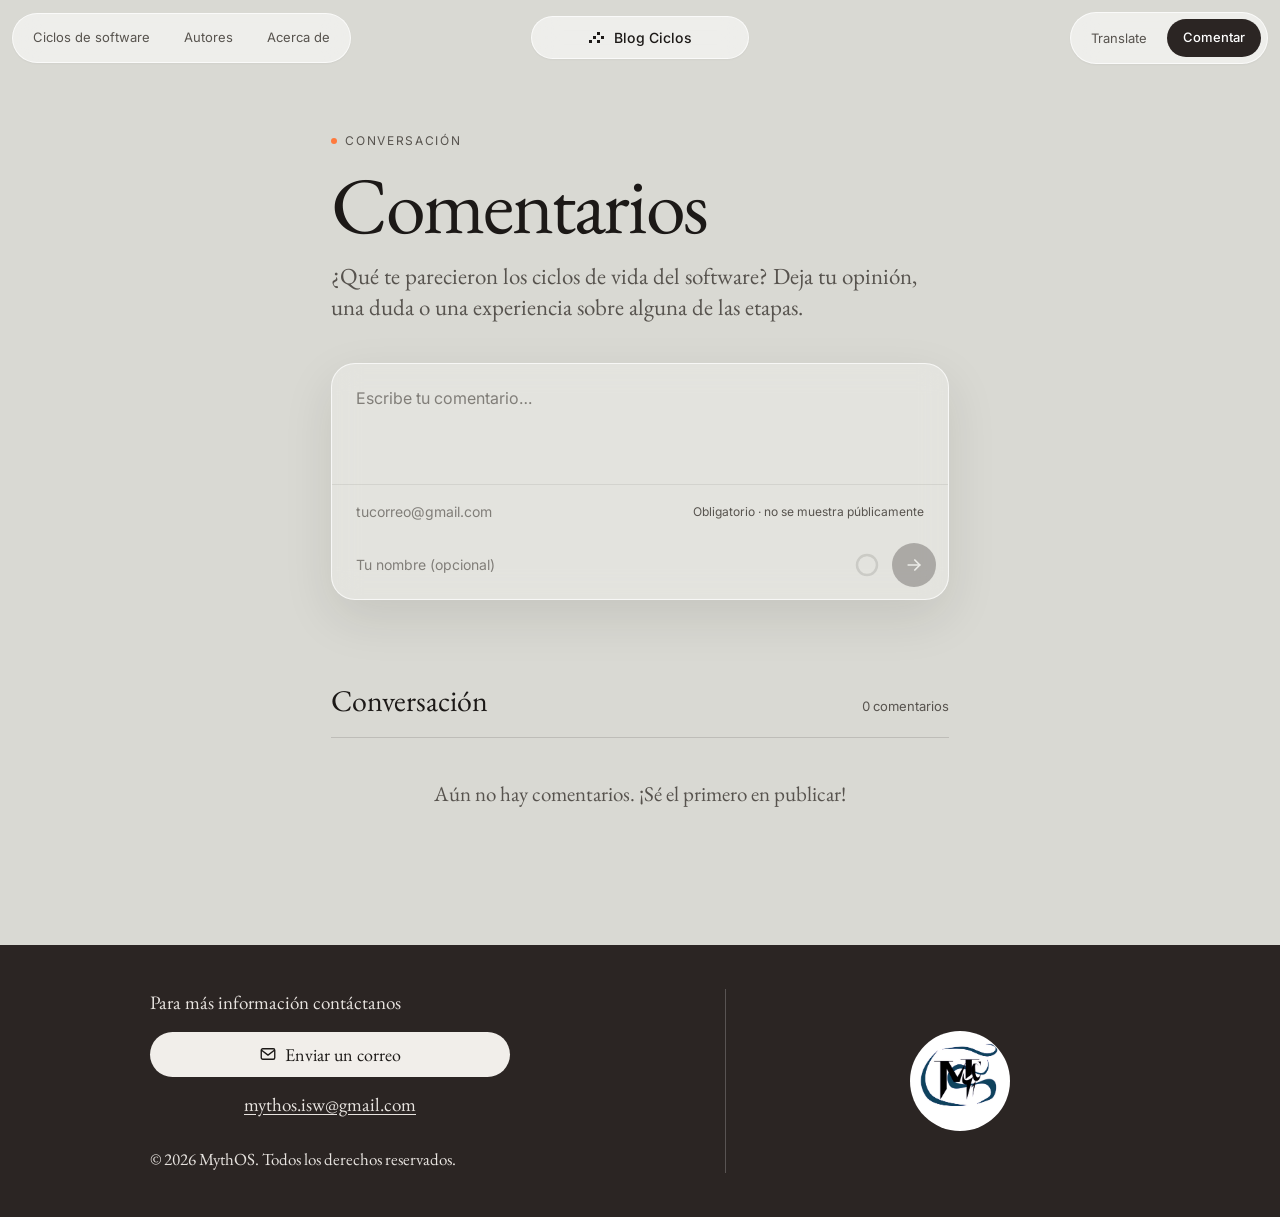
==== comentarios.html @ e94791ed "Primera versión del blog Ciclos" ====
<!doctype html>
<html lang="es">

<head>
    <meta charset="utf-8">
    <meta name="viewport" content="width=device-width, initial-scale=1">
    <title>Comentarios - Blog Ciclos</title>
    <meta name="description" content="Comparte tu opinión sobre los ciclos de vida del software.">
    <link rel="preconnect" href="https://fonts.googleapis.com">
    <link rel="preconnect" href="https://fonts.gstatic.com" crossorigin>
    <link
        href="https://fonts.googleapis.com/css2?family=EB+Garamond:wght@400;500&family=Inter:wght@400;500&display=swap"
        rel="stylesheet">
    <link rel="stylesheet" href="styles.css">
    <link rel="stylesheet" href="comentarios.css">
    <noscript><style>[data-in]{opacity:1 !important}</style></noscript>
</head>

<body>

    <!-- Fondo de partículas (detrás de todo) -->
    <canvas id="particles" class="bg-particles" aria-hidden="true"></canvas>

    <!-- Contenedor oculto del traductor de Google (lo controla translate.js) -->
    <div id="google_translate_element" hidden></div>

    <!-- ============ NAVBAR ============ -->
    <header class="nav" id="nav">
        <nav class="pill pill--left" aria-label="Principal">
            <a href="index.html#posts">Ciclos de software</a>
            <a href="index.html#autores">Autores</a>
            <a href="index.html#acerca">Acerca de</a>
        </nav>

        <a class="pill pill--logo" href="index.html" aria-label="Blog Ciclos, inicio">
            <svg class="logo-mark" width="18" height="18" viewBox="0 0 18 18" aria-hidden="true">
                <g fill="currentColor">
                    <rect x="1" y="11" width="3" height="3" />
                    <rect x="5" y="7" width="3" height="3" />
                    <rect x="9" y="3" width="3" height="3" />
                    <rect x="13" y="7" width="3" height="3" />
                    <rect x="9" y="11" width="3" height="3" />
                </g>
            </svg>
            <span>Blog Ciclos</span>
        </a>

        <div class="pill pill--right">
            <button type="button" class="link-muted js-translate" translate="no">Translate</button>
            <a href="comentarios.html" class="btn btn--dark btn--sm" aria-current="page">Comentar</a>
        </div>

        <button class="nav__toggle" id="navToggle" aria-expanded="false" aria-controls="navPanel"
            aria-label="Abrir menú">
            <span></span><span></span>
        </button>
    </header>

    <div class="nav__panel" id="navPanel" hidden>
        <a href="index.html#posts">Ciclos de software</a>
        <a href="index.html#autores">Autores</a>
        <a href="index.html#acerca">Acerca</a>
        <a href="index.html#mapa">Mapa curricular</a>
        <button type="button" class="nav__panel-btn js-translate" translate="no">Translate</button>
        <a href="comentarios.html" class="btn btn--dark">Comentar</a>
    </div>

    <main class="page" id="top">

        <!-- ============ ENCABEZADO ============ -->
        <header class="page__head">
            <span class="eyebrow" data-in>Conversación</span>
            <h1 data-in>Comentarios</h1>
            <p class="page__lead" data-in>¿Qué te parecieron los ciclos de vida del software? Deja tu opinión, una duda
                o una experiencia sobre alguna de las etapas.</p>
        </header>

        <!-- ============ COMPOSITOR ============ -->
        <form class="composer" id="commentForm" data-in novalidate>
            <label class="sr-only" for="cText">Tu comentario</label>
            <textarea class="composer__text" id="cText" name="text" maxlength="500" rows="3"
                placeholder="Escribe tu comentario…"></textarea>

            <div class="composer__row">
                <label class="sr-only" for="cEmail">Tu Gmail (obligatorio)</label>
                <input class="composer__email" id="cEmail" name="email" type="email" required
                    maxlength="60" autocomplete="email" inputmode="email" placeholder="tucorreo@gmail.com">
                <span class="composer__hint">Obligatorio · no se muestra públicamente</span>
            </div>

            <div class="composer__bar">
                <label class="sr-only" for="cName">Nombre (opcional)</label>
                <input class="composer__name" id="cName" name="name" type="text" maxlength="40"
                    autocomplete="nickname" placeholder="Tu nombre (opcional)">

                <span class="composer__count" id="charCount" aria-hidden="true"></span>
                <svg class="ring" id="ring" viewBox="0 0 26 26" aria-hidden="true">
                    <circle class="ring__bg" cx="13" cy="13" r="10" />
                    <circle class="ring__fg" id="ringFg" cx="13" cy="13" r="10" />
                </svg>

                <button type="submit" class="send" id="sendBtn" aria-label="Publicar comentario" disabled>
                    <svg width="20" height="20" viewBox="0 0 24 24" fill="none" stroke="currentColor" stroke-width="2"
                        stroke-linecap="round" stroke-linejoin="round" aria-hidden="true">
                        <path d="M5 12h14" />
                        <path d="m13 6 6 6-6 6" />
                    </svg>
                </button>
            </div>
        </form>
        <p class="composer__status" id="formStatus" role="status" aria-live="polite" translate="no"></p>

        <!-- ============ CONVERSACIÓN ============ -->
        <section class="thread" aria-labelledby="listaTitulo" data-in>
            <div class="thread__head">
                <h2 id="listaTitulo">Conversación</h2>
                <span class="thread__count"><span id="commentCount">0</span> comentarios</span>
            </div>
            <ul class="thread__list" id="commentList"></ul>
            <p class="thread__empty" id="commentEmpty">Aún no hay comentarios. ¡Sé el primero en publicar!</p>
        </section>
    </main>

    <!-- ============ FOOTER / CONTACTO ============ -->
    <footer class="footer" id="contacto">
        <div class="footer__inner">
            <div class="footer__info">
                <p class="footer__lead">Para más información contáctanos</p>
                <a class="footer__btn" href="mailto:mythos.isw@gmail.com?subject=Contacto%20MythOS">
                    <svg width="18" height="18" viewBox="0 0 24 24" fill="none" stroke="currentColor" stroke-width="1.8"
                        stroke-linecap="round" stroke-linejoin="round" aria-hidden="true">
                        <rect x="3" y="5" width="18" height="14" rx="2" />
                        <path d="m3.5 7 8.5 6.5L20.5 7" />
                    </svg>
                    Enviar un correo
                </a>
                <a class="footer__mail" href="mailto:mythos.isw@gmail.com">mythos.isw@gmail.com</a>
                <p class="footer__copy">© 2026 MythOS. Todos los derechos reservados.</p>
            </div>

            <span class="footer__divider" aria-hidden="true"></span>

            <div class="footer__brand">
                <span class="footer__circle">
                    <img src="assets/Mythos.jpeg" alt="Logo de MythOS" width="100" height="100" loading="lazy">
                </span>
            </div>
        </div>
    </footer>

    <script src="particles.js"></script>
    <script src="translate.js"></script>
    <script src="comentarios.js"></script>
</body>

</html>
---- styles.css ----
/* ============ TOKENS ============ */
:root {
  --bg: #d9d9d3;
  --pill: rgba(255, 255, 255, 0.55);
  --pill-border: rgba(255, 255, 255, 0.7);
  --glass: rgba(255, 255, 255, 0.28);   /* nivel de cristal para los recuadros (más transparente que la navbar) */
  --ink: #1c1917;
  --ink-soft: #57534e;
  --dark: #2b2523;
  --accent-orange: #ff7a3d;
  --accent-olive: #a39a1c;
  --accent-gold: #e8a90c;

  --serif: "EB Garamond", Georgia, serif;
  --sans: "Inter", system-ui, sans-serif;

  --radius: 999px;
  --gutter: clamp(16px, 4vw, 52px);
}

/* ============ FONDO DE PARTÍCULAS ============ */
.bg-particles {
  position: fixed;
  inset: 0;
  width: 100%;
  height: 100%;
  z-index: -1;               /* detrás del contenido, encima del color de body */
  pointer-events: none;
}

/* ============ BASE ============ */
*, *::before, *::after { box-sizing: border-box; }
html { scroll-behavior: smooth; }
body {
  margin: 0;
  background: var(--bg);
  color: var(--ink);
  font-family: var(--sans);
  font-size: 15px;
  line-height: 1.5;
  -webkit-font-smoothing: antialiased;
}
a { color: inherit; text-decoration: none; }
h1, h2, h3 { font-family: var(--serif); font-weight: 400; margin: 0; }

/* ============ NAVBAR ============ */
.nav {
  position: fixed;
  inset: 12px 12px auto 12px;
  z-index: 50;
  display: grid;
  grid-template-columns: 1fr auto 1fr;
  align-items: center;
  gap: 12px;
  pointer-events: none;           /* solo las pastillas reciben clics */
}
.pill {
  pointer-events: auto;
  display: flex;
  align-items: center;
  gap: 6px;
  padding: 6px;
  background: var(--pill);
  border: 1px solid var(--pill-border);
  border-radius: var(--radius);
  backdrop-filter: blur(14px) saturate(1.2);
  -webkit-backdrop-filter: blur(14px) saturate(1.2);
  box-shadow: 0 1px 2px rgba(0,0,0,.04);
  transition: box-shadow .25s, background .25s;
}
.nav.is-scrolled .pill {
  background: rgba(255,255,255,.78);
  box-shadow: 0 6px 24px rgba(0,0,0,.08);
}

.pill--left { justify-self: start; }
.pill--right { justify-self: end; }
.pill--left a {
  padding: 8px 14px;
  border-radius: var(--radius);
  font-size: 13px;
  color: var(--ink-soft);
  transition: background .2s, color .2s;
}
.pill--left a:hover { background: rgba(0,0,0,.06); color: var(--ink); }

.pill--logo {
  justify-self: center;
  padding: 10px 56px;
  gap: 8px;
  font-size: 14px;
  font-weight: 500;
  letter-spacing: .01em;
}
.logo-mark { color: var(--ink); }

.link-muted {
  padding: 8px 14px; font-size: 13px; color: var(--ink-soft);
  font-family: inherit; background: none; border: 0; cursor: pointer;
}
.link-muted:hover { color: var(--ink); }

/* Botón hamburguesa (solo móvil) */
.nav__toggle {
  display: none;
  pointer-events: auto;
  justify-self: end;
  width: 42px; height: 42px;
  border: 1px solid var(--pill-border);
  border-radius: 50%;
  background: var(--pill);
  backdrop-filter: blur(14px);
  cursor: pointer;
  position: relative;
}
.nav__toggle span {
  position: absolute; left: 13px; right: 13px; height: 1.5px;
  background: var(--ink); transition: transform .25s;
}
.nav__toggle span:nth-child(1) { top: 17px; }
.nav__toggle span:nth-child(2) { top: 24px; }
.nav__toggle[aria-expanded="true"] span:nth-child(1) { transform: translateY(3.5px) rotate(45deg); }
.nav__toggle[aria-expanded="true"] span:nth-child(2) { transform: translateY(-3.5px) rotate(-45deg); }

.nav__panel {
  position: fixed; inset: 64px 12px auto 12px; z-index: 49;
  display: flex; flex-direction: column; gap: 4px; padding: 14px;
  background: rgba(255,255,255,.9);
  backdrop-filter: blur(16px);
  border-radius: 24px;
  box-shadow: 0 12px 40px rgba(0,0,0,.12);
}
.nav__panel[hidden] { display: none; }
.nav__panel a { padding: 12px 14px; border-radius: 14px; }
.nav__panel a:not(.btn):hover { background: rgba(0,0,0,.05); }
.nav__panel .btn { margin-top: 6px; text-align: center; }
.nav__panel-btn {
  padding: 12px 14px; border-radius: 14px; border: 0; background: none;
  font: inherit; text-align: left; cursor: pointer; color: inherit;
}
.nav__panel-btn:hover { background: rgba(0,0,0,.05); }

/* ============ BOTONES ============ */
.btn {
  display: inline-flex; align-items: center; justify-content: center;
  padding: 13px 22px;
  border-radius: var(--radius);
  font-size: 13px; font-weight: 500;
  cursor: pointer; border: 0;
  transition: transform .15s, background .2s;
}
.btn--sm { padding: 9px 16px; }
.btn--dark { background: var(--dark); color: #fff; }
.btn--dark:hover { background: #000; }
.btn:active { transform: scale(.97); }

/* Botón con esquinas tipo "visor" */
.btn--bracket {
  position: relative; padding: 13px 24px; background: transparent; border-radius: 4px;
}
.btn--bracket::before, .btn--bracket::after {
  content: ""; position: absolute; inset: 0; pointer-events: none;
  --c: var(--ink-soft); --l: 8px;
  background:
    linear-gradient(var(--c),var(--c)) top left / var(--l) 1px no-repeat,
    linear-gradient(var(--c),var(--c)) top left / 1px var(--l) no-repeat,
    linear-gradient(var(--c),var(--c)) top right / var(--l) 1px no-repeat,
    linear-gradient(var(--c),var(--c)) top right / 1px var(--l) no-repeat,
    linear-gradient(var(--c),var(--c)) bottom left / var(--l) 1px no-repeat,
    linear-gradient(var(--c),var(--c)) bottom left / 1px var(--l) no-repeat,
    linear-gradient(var(--c),var(--c)) bottom right / var(--l) 1px no-repeat,
    linear-gradient(var(--c),var(--c)) bottom right / 1px var(--l) no-repeat;
}

/* ============ HERO ============ */
.title-2 {
   color: brown;
}

.hero {
  min-height: 100svh;
  display: grid;
  grid-template-columns: minmax(0, 1fr) minmax(0, 1fr);
  align-items: center;
  gap: 0;                           /* tarjeta e imagen pegadas: forman un solo bloque */
  padding: 120px var(--gutter) 60px;
}

/* Tarjeta translúcida (efecto cristal) con la misma forma que la imagen del hero:
   mismo radio de esquinas, misma sombra y borde claro. */
.hero-card {
  /* Mismo tamaño que .hero__art: mismo ancho de columna, proporción y alto máximo */
  width: 100%;
  aspect-ratio: 4 / 3;
  max-height: 72vh;
  container-type: size;             /* el texto escala con el tamaño de la tarjeta */
  display: flex;
  flex-direction: column;
  justify-content: center;
  padding: clamp(20px, 5cqw, 48px);
  overflow: hidden;
  background: var(--glass);
  border: 1px solid var(--pill-border);
  border-right: 0;                                  /* sin borde en la unión con la imagen */
  border-radius: 20px 0 0 20px;                     /* esquinas redondas solo por fuera */
  box-shadow: 0 18px 50px rgba(28, 25, 23, .18);
  clip-path: inset(-80px 0 -80px -80px);            /* la sombra no se cuela sobre la imagen */
  backdrop-filter: blur(14px) saturate(1.2);
  -webkit-backdrop-filter: blur(14px) saturate(1.2);
  animation: heroCardIn .9s cubic-bezier(.17,.17,.34,1) both;
}
@keyframes heroCardIn {
  from { opacity: 0; transform: translateY(24px); }
  to   { opacity: 1; transform: none; }
}

.hero h1 {
  font-size: clamp(40px, 5.2vw, 68px);
  line-height: 1.05;
  letter-spacing: -.02em;
  margin-bottom: 28px;
}
.hero-card h1 { font-size: min(8cqw, 11cqh); margin-bottom: 2cqh; }
.hero-card h1:nth-of-type(2) { font-size: min(5.6cqw, 8cqh); margin-bottom: 3cqh; }
.hero__copy p {
  font-family: var(--serif);
  font-size: clamp(18px, 1.8vw, 24px);
  line-height: 1.3;
  color: var(--ink-soft);
  max-width: 28em;
  margin: 0 0 40px;
}
.hero-card p { margin: 0 0 4cqh; max-width: none; font-size: min(3.3cqw, 4.6cqh); }
.hero__cta { display: flex; gap: 14px; flex-wrap: wrap; }
.hero-card .hero__cta { margin-top: auto; padding-top: 1cqh; }
.hero-card p + .hero__cta { margin-top: 0; }
/* Imagen del hero: rectángulo con esquinas semiredondeadas */
.hero__art {
  margin: 0;
  width: 100%;
  justify-self: center;
  aspect-ratio: 4 / 3;
  max-height: 72vh;
  border-radius: 0 20px 20px 0;   /* esquinas redondas solo por fuera (se une a la tarjeta) */
  box-shadow: 0 18px 50px rgba(28, 25, 23, .18);
  clip-path: inset(-80px -80px -80px 0);   /* la sombra no se cuela sobre la tarjeta */
}

/* ============ EFECTO DE REVELADO DE IMAGEN ============
   Úsalo en cualquier contenedor: <div class="reveal-img"><img ...></div>
   (dale un tamaño con aspect-ratio y, si quieres, border-radius). */
.reveal-img {
  position: relative;
  overflow: hidden;
  isolation: isolate;             /* evita que las esquinas redondeadas "se escapen" en Safari */
}
.reveal-img img {
  position: absolute;
  left: 0;
  top: 0;
  width: 100%;
  height: 120%;                   /* margen extra para el deslizamiento hacia arriba */
  object-fit: cover;
  object-position: var(--pos, 50% 50%);
}
.reveal-cols {
  position: absolute;
  inset: 0;
  display: flex;
  z-index: 2;
  pointer-events: none;
}
.reveal-cols .col { position: relative; flex: none; width: 30px; height: 100%; }
.reveal-cols .col__bg {
  position: absolute;
  inset: 0;
  width: calc(100% + 1px);        /* evita líneas finas entre columnas */
  background: var(--bg);
  transform-origin: left center;
}

/* Oculta lo animable hasta que GSAP lo prepare (la clase la pone un script en <head>) */
.will-animate .hero h1,
.will-animate .hero__copy p,
.will-animate .hero__cta,
.will-animate .hero__art,
.will-animate .posts h2,
.will-animate .card { visibility: hidden; }

/* ============ POSTS ============ */
/* Recuadro de "Ciclos del software": mismo efecto de cristal translúcido que la tarjeta del hero */
.posts {
  display: grid;                               /* dos mitades: texto + mapa | riel de tarjetas */
  grid-template-columns: minmax(0, 1fr) minmax(0, 1fr);
  gap: clamp(28px, 5vw, 80px);
  align-items: stretch;
  margin: 0;                                   /* de borde a borde: ya no es una caja suelta */
  padding: 80px var(--gutter);
  background: var(--glass);                    /* conserva la transparencia */
  border-top: 1px solid var(--pill-border);
  border-bottom: 1px solid var(--pill-border);
  border-radius: 0;
  box-shadow: none;
  backdrop-filter: blur(14px) saturate(1.2);
  -webkit-backdrop-filter: blur(14px) saturate(1.2);
}
.posts h2 { font-size: clamp(28px, 3.4vw, 44px); margin-bottom: 36px; }
.posts__grid {
  display: grid; gap: 18px;
  grid-template-columns: repeat(auto-fill, minmax(260px, 1fr));
}
.card {
  display: flex; flex-direction: column; gap: 10px;
  padding: 24px;
  background: var(--glass);
  border: 1px solid var(--pill-border);
  border-radius: 20px;
  transition: transform .2s, background .2s;
}
.card:hover { transform: translateY(-3px); background: rgba(255,255,255,.5); }
.card.is-reveal { transition: none; }   /* mientras GSAP anima la tarjeta */
.card__media { aspect-ratio: 16 / 10; border-radius: 12px; margin-bottom: 6px; }
.card__tag { font-size: 11px; text-transform: uppercase; letter-spacing: .08em; color: var(--accent-olive); }
.card h3 { font-size: 24px; line-height: 1.15; }
.card p { margin: 0; color: var(--ink-soft); }
.card time { margin-top: auto; font-size: 12px; color: var(--ink-soft); }

/* ============ RIEL VERTICAL DE TARJETAS ============ */
.posts__info { min-width: 0; }
.rail-cell { position: relative; z-index: 2; min-height: 560px; }   /* z-index: el riel queda por encima del hero y del pie */
.rail {
  position: absolute;
  left: 0; right: 0;
  margin-inline: auto;
  width: min(100%, 440px);
  top: -60px; bottom: -60px;        /* ocupa el alto del section (que tiene 80px de padding) sin salirse de él */
  overflow: hidden;
  touch-action: pan-y;              /* en pantallas táctiles la página sigue desplazándose normal */
}
.rail__track { position: relative; will-change: transform; }
.rail--static { overflow-y: auto; top: 0; bottom: 0; }

.rail-card {
  display: flex; flex-direction: column; gap: 10px;
  margin-bottom: 18px;
  padding: 20px;
  background: var(--glass);
  border: 1px solid var(--pill-border);
  border-radius: 20px;
  backdrop-filter: blur(14px) saturate(1.2);
  -webkit-backdrop-filter: blur(14px) saturate(1.2);
  box-shadow: 0 10px 30px rgba(28, 25, 23, .10);
  transition: background .2s;
}
.rail-card:hover { background: rgba(255,255,255,.5); }
.rail-card .card__media {
  position: relative; overflow: hidden;
  aspect-ratio: 16 / 10; border-radius: 12px; margin-bottom: 6px;
}
.rail-card .card__media img {
  display: block; width: 100%; height: 100%;
  object-fit: cover; object-position: var(--pos, 50% 50%);
}
.rail-card h3 { font-size: 24px; line-height: 1.15; }
.rail-card p { margin: 0; color: var(--ink-soft); }
.rail-card time { font-size: 12px; color: var(--ink-soft); }

/* Mapa curricular (mitad izquierda) */
.mapa-block {
  margin-top: 48px;
  scroll-margin-top: 90px;          /* para que la navbar flotante no tape el mapa al llegar */
}
.mapa__title {
  font-size: clamp(26px, 3vw, 38px);
  line-height: 1.1;
  margin-bottom: 20px;
}
.mapa {
  width: min(400%, 1060px);          /* a la izquierda (sin centrar) */
  margin: 0 0 8px;                  /* fijo en su lugar: sin animación */
}
.mapa a {
  display: block;
  padding: clamp(8px, 1.6vw, 20px);
  background: var(--glass);         /* mismo cristal translúcido que los demás recuadros */
  border: 1px solid var(--pill-border);
  border-radius: 20px;
  box-shadow: 0 18px 50px rgba(28, 25, 23, .18);
  backdrop-filter: blur(14px) saturate(1.2);
  -webkit-backdrop-filter: blur(14px) saturate(1.2);
  cursor: zoom-in;
}
.mapa__media {                       /* contenedor de la imagen: recorta la entrada animada */
  position: relative; display: block;
  overflow: hidden; isolation: isolate;
  size-adjust: 2000px;
  border-radius: 8px;
}
.mapa img { display: block; width: 100%; height: auto; border-radius: 8px; }
.mapa figcaption { margin-top: 12px; font-size: 13px; color: var(--ink-soft); }

/* ============ PESTAÑAS · MATERIAL 3 EXPRESSIVE ============
   - Botones conectados: sueltos son píldoras; el seleccionado se transforma
     en un rectángulo redondeado (cambio de forma) con color primario y check.
   - Movimiento tipo "spring" (rebote), capa de estado y ondulación al tocar.
   - Paneles con contenedores tonales y formas grandes/asimétricas.
*/
.posts__info {
  --m3-primary: #ff7a3d;
  --m3-on-primary: #2a0f00;
  --m3-primary-container: #ffdbc9;
  --m3-on-primary-container: #4a1700;
  --m3-surface: rgba(255, 255, 255, .55);
  --m3-outline: rgba(28, 25, 23, .14);
  --m3-spring: cubic-bezier(.34, 1.56, .64, 1);
  --m3-spring-soft: cubic-bezier(.34, 1.3, .64, 1);
}
@supports (transition-timing-function: linear(0, 1)) {
  .posts__info {
    --m3-spring: linear(0, .009, .035 2.1%, .141, .281 6.7%, .723 12.9%, .938 16.7%, 1.017, 1.077, 1.121, 1.149 24.3%, 1.159, 1.163, 1.161, 1.154 29.9%, 1.129 32.8%, 1.051 39.6%, 1.017 43.1%, .991, .977 51%, .974 53.8%, .975 57.1%, .997 69.8%, 1.003 76.9%, 1);
  }
}

/* ---------- Pestañas: mismo estilo que la navbar ----------
   Una cápsula de cristal (como .pill) con enlaces dentro; la activa es
   oscura como el botón "Comentar" (.btn--dark). */
.tabs__list {
  display: inline-flex; flex-wrap: wrap; align-items: center; gap: 6px;
  max-width: 100%;
  margin-bottom: 36px;
  padding: 6px;
  background: var(--pill);
  border: 1px solid var(--pill-border);
  border-radius: 26px;
  backdrop-filter: blur(14px) saturate(1.2);
  -webkit-backdrop-filter: blur(14px) saturate(1.2);
  box-shadow: 0 1px 2px rgba(0,0,0,.04);
}
.tab-pill {
  padding: 8px 14px;
  font: inherit; font-size: 13px;
  color: var(--ink-soft);
  background: none;
  border: 0;
  border-radius: var(--radius);
  cursor: pointer;
  -webkit-tap-highlight-color: transparent;
  transition: background .2s, color .2s, transform .15s;
}
.tab-pill:hover { background: rgba(0,0,0,.06); color: var(--ink); }
.tab-pill:active { transform: scale(.97); }
.tab-pill:focus-visible { outline: 2px solid var(--accent-orange); outline-offset: 2px; }
.tab-pill.is-active { background: var(--dark); color: #fff; font-weight: 500; }
.tab-pill.is-active:hover { background: #000; color: #fff; }

/* ---------- Paneles ---------- */
.tabs__panel[hidden] { display: none; }
.tabs__panel.is-in { animation: m3PanelIn .6s var(--m3-spring-soft) both; }
@keyframes m3PanelIn {
  from { opacity: 0; transform: translateY(18px) scale(.97); }
  to   { opacity: 1; transform: none; }
}

.tabs__title {
  display: flex; align-items: center; gap: 14px;
  margin-bottom: 24px;
  font-size: clamp(30px, 3.4vw, 44px);
  line-height: 1.05; letter-spacing: -.02em;
}
/* Forma decorativa que se transforma de círculo a rombo redondeado */
.tabs__title::before {
  content: ""; flex: none;
  width: 16px; height: 16px;
  background: var(--m3-primary);
  border-radius: 6px;
  transform: rotate(45deg);
}
.tabs__panel.is-in .tabs__title::before { animation: m3Morph .9s var(--m3-spring) both; }
@keyframes m3Morph {
  from { border-radius: 50%; transform: rotate(0) scale(.3); }
  to   { border-radius: 6px; transform: rotate(45deg) scale(1); }
}

/* Conclusiones: contenedor tonal con esquina asimétrica */
#panel-concl > p {
  margin: 0;
  padding: 28px 30px;
  font-family: var(--serif); font-size: 22px; line-height: 1.35;
  color: var(--m3-on-primary-container);
  background: var(--m3-primary-container);
  border-radius: 32px 32px 32px 10px;
}

/* ---------- Tablas ---------- */
.tabs__table-wrap {
  overflow-x: auto;
  padding: 10px 12px 14px;
  background: var(--m3-surface);
  border: 1px solid var(--m3-outline);
  border-radius: 32px;
  backdrop-filter: blur(14px) saturate(1.2);
  -webkit-backdrop-filter: blur(14px) saturate(1.2);
}
.tabs__table {
  width: 100%;
  border-collapse: separate; border-spacing: 0 6px;
  font-size: 15px;
}
.tabs__table th {
  padding: 10px 18px 4px; text-align: left;
  font-size: 12px; font-weight: 500; letter-spacing: .1em; text-transform: uppercase;
  color: var(--ink-soft);
}
/* Cada fila es una "tarjeta" tonal con formas variadas */
.tabs__table td {
  padding: 16px 18px;
  background: rgba(255, 255, 255, .6);
  border-radius: 8px;
  transition: background-color .25s;
}
.tabs__table td:first-child { border-radius: 22px 8px 8px 22px; font-weight: 500; }
.tabs__table td:last-child  { border-radius: 8px 22px 22px 8px; }
.tabs__table tbody tr:hover td { background: var(--m3-primary-container); }

/* Las filas entran en cascada con rebote */
.tabs__panel.is-in .tabs__table tbody tr {
  animation: m3Row .55s var(--m3-spring-soft) both;
  animation-delay: calc(var(--i, 0) * 60ms + 120ms);
}
.tabs__table tbody tr:nth-child(2) { --i: 1; }
.tabs__table tbody tr:nth-child(3) { --i: 2; }
.tabs__table tbody tr:nth-child(4) { --i: 3; }
.tabs__table tbody tr:nth-child(5) { --i: 4; }
.tabs__table tbody tr:nth-child(n+6) { --i: 5; }
@keyframes m3Row {
  from { opacity: 0; transform: translateY(14px); }
  to   { opacity: 1; transform: none; }
}

@media (max-width: 520px) {
  #panel-concl > p { padding: 22px 22px; font-size: 20px; }
}
@media (prefers-reduced-motion: reduce) {
  .tab-pill { transition: none; }
  .tabs__panel.is-in,
  .tabs__panel.is-in .tabs__title::before,
  .tabs__panel.is-in .tabs__table tbody tr { animation: none; }
}

/* ---------- Tabla de responsabilidades por rol ---------- */
.tabs__title--sm { font-size: clamp(22px, 2.3vw, 30px); line-height: 1.15; }
.tabs__table-wrap:focus-visible { outline: 2px solid var(--accent-orange); outline-offset: 2px; }

.tabs__table--roles { min-width: 780px; font-size: 14px; line-height: 1.35; }
.tabs__table--roles thead th {
  padding: 14px 12px;
  text-align: center;
  font-size: 14px; font-weight: 600; letter-spacing: 0; text-transform: none;
  color: var(--ink);
  background: #a9b9d0;
  border-radius: 8px;
}
.tabs__table--roles thead th:first-child { border-radius: 18px 8px 8px 18px; }
.tabs__table--roles thead th:last-child  { border-radius: 8px 18px 18px 8px; }

.tabs__table--roles tbody th {
  width: 132px;
  padding: 14px 12px;
  text-align: center;
  font-size: 14px; font-weight: 600; letter-spacing: 0; text-transform: none;
  color: var(--ink);
  background: #c6d1e2;
  border-radius: 18px 8px 8px 18px;
}
.tabs__table--roles tbody td { vertical-align: middle; min-width: 130px; }
.tabs__table--roles tbody td:nth-child(2) { min-width: 230px; }
.tabs__table--roles tbody tr:nth-child(even) td { background: rgba(224, 229, 237, .8); }
.tabs__table--roles tbody tr:hover td { background: var(--m3-primary-container); }
.tabs__table--roles tbody td:last-child { border-radius: 8px 18px 18px 8px; }
.tabs__table--roles tbody td:first-child { border-radius: 8px; font-weight: 400; }

/* ---------- Tabla comparativa (Aspecto / Fábregas / Senn / Pressman) ---------- */
.tabs__table--compare { min-width: 640px; }
.tabs__table--compare tbody th {
  width: auto; min-width: 190px;
  text-align: left; font-weight: 500;
  background: rgba(255, 255, 255, .6);
}
.tabs__table--compare tbody tr:nth-child(even) th { background: rgba(224, 229, 237, .8); }
.tabs__table--compare tbody tr:hover th { background: var(--m3-primary-container); }
.tabs__table--compare tbody th.ic::before {
  content: ""; display: inline-block;
  width: 20px; height: 20px; margin-right: 10px; vertical-align: -4px;
  background: var(--ink-soft);
  -webkit-mask: var(--ic) center / contain no-repeat;
          mask: var(--ic) center / contain no-repeat;
}
.ic-gear { --ic: url("data:image/svg+xml,%3Csvg xmlns='http://www.w3.org/2000/svg' viewBox='0 0 24 24'%3E%3Cpath d='M19.14 12.94c.04-.3.06-.61.06-.94 0-.32-.02-.64-.07-.94l2.03-1.58c.18-.14.23-.41.12-.61l-1.92-3.32c-.12-.22-.37-.29-.59-.22l-2.39.96c-.5-.38-1.03-.7-1.62-.94l-.36-2.54c-.04-.24-.24-.41-.48-.41h-3.84c-.24 0-.43.17-.47.41l-.36 2.54c-.59.24-1.13.57-1.62.94l-2.39-.96c-.22-.08-.47 0-.59.22L2.74 8.87c-.12.21-.08.47.12.61l2.03 1.58c-.05.3-.09.63-.09.94s.02.64.07.94l-2.03 1.58c-.18.14-.23.41-.12.61l1.92 3.32c.12.22.37.29.59.22l2.39-.96c.5.38 1.03.7 1.62.94l.36 2.54c.05.24.24.41.48.41h3.84c.24 0 .44-.17.47-.41l.36-2.54c.59-.24 1.13-.56 1.62-.94l2.39.96c.22.08.47 0 .59-.22l1.92-3.32c.12-.22.07-.47-.12-.61l-2.01-1.58zM12 15.6c-1.98 0-3.6-1.62-3.6-3.6s1.62-3.6 3.6-3.6 3.6 1.62 3.6 3.6-1.62 3.6-3.6 3.6z'/%3E%3C/svg%3E"); }
.ic-chart { --ic: url("data:image/svg+xml,%3Csvg xmlns='http://www.w3.org/2000/svg' viewBox='0 0 24 24'%3E%3Cpath d='M19 3H5c-1.1 0-2 .9-2 2v14c0 1.1.9 2 2 2h14c1.1 0 2-.9 2-2V5c0-1.1-.9-2-2-2zM9 17H7v-7h2v7zm4 0h-2V7h2v10zm4 0h-2v-4h2v4z'/%3E%3C/svg%3E"); }
.ic-layout { --ic: url("data:image/svg+xml,%3Csvg xmlns='http://www.w3.org/2000/svg' viewBox='0 0 24 24'%3E%3Cpath d='M3 13h8V3H3v10zm0 8h8v-6H3v6zm10 0h8V11h-8v10zm0-18v6h8V3h-8z'/%3E%3C/svg%3E"); }
.ic-code { --ic: url("data:image/svg+xml,%3Csvg xmlns='http://www.w3.org/2000/svg' viewBox='0 0 24 24'%3E%3Cpath d='M9.4 16.6 4.8 12l4.6-4.6L8 6l-6 6 6 6 1.4-1.4zm5.2 0 4.6-4.6-4.6-4.6L16 6l6 6-6 6-1.4-1.4z'/%3E%3C/svg%3E"); }
.ic-search { --ic: url("data:image/svg+xml,%3Csvg xmlns='http://www.w3.org/2000/svg' viewBox='0 0 24 24'%3E%3Cpath d='M15.5 14h-.79l-.28-.27C15.41 12.59 16 11.11 16 9.5 16 5.91 13.09 3 9.5 3S3 5.91 3 9.5 5.91 16 9.5 16c1.61 0 3.09-.59 4.23-1.57l.27.28v.79l5 4.99L20.49 19l-4.99-5zm-6 0C7.01 14 5 11.99 5 9.5S7.01 5 9.5 5 14 7.01 14 9.5 11.99 14 9.5 14z'/%3E%3C/svg%3E"); }
.ic-case { --ic: url("data:image/svg+xml,%3Csvg xmlns='http://www.w3.org/2000/svg' viewBox='0 0 24 24'%3E%3Cpath d='M20 6h-4V4c0-1.11-.89-2-2-2h-4c-1.11 0-2 .89-2 2v2H4c-1.11 0-1.99.89-1.99 2L2 19c0 1.11.89 2 2 2h16c1.11 0 2-.89 2-2V8c0-1.11-.89-2-2-2zm-6 0h-4V4h4v2z'/%3E%3C/svg%3E"); }
.ic-wrench { --ic: url("data:image/svg+xml,%3Csvg xmlns='http://www.w3.org/2000/svg' viewBox='0 0 24 24'%3E%3Cpath d='M22.7 19l-9.1-9.1c.9-2.3.4-5-1.5-6.9-2-2-5-2.4-7.4-1.3L9 6 6 9 1.6 4.7C.4 7.1.9 10.1 2.9 12.1c1.9 1.9 4.6 2.4 6.9 1.5l9.1 9.1c.4.4 1 .4 1.4 0l2.3-2.3c.5-.4.5-1.1.1-1.4z'/%3E%3C/svg%3E"); }
.ic-tree { --ic: url("data:image/svg+xml,%3Csvg xmlns='http://www.w3.org/2000/svg' viewBox='0 0 24 24'%3E%3Cpath d='M22 11V3h-7v3H9V3H2v8h7V8h2v10h4v3h7v-8h-7v3h-2V8h2v3z'/%3E%3C/svg%3E"); }

/* ---------- Ventajas / desventajas y paneles de lista ---------- */
.proscons { display: grid; grid-template-columns: repeat(auto-fit, minmax(220px, 1fr)); gap: 12px; }
.proscons__col {
  padding: 22px 24px;
  color: var(--ink);
  border: 1px solid rgba(255, 255, 255, .6);
  border-radius: 28px 28px 28px 10px;
  box-shadow: 0 10px 26px rgba(28, 25, 23, .10);
}
.proscons__col--pro { background: #c3e8c8; }
.proscons__col--con { background: #f1c0cc; border-radius: 28px 28px 10px 28px; }
.proscons__col h4 { margin: 0 0 12px; font-family: var(--serif); font-size: 26px; font-weight: 400; line-height: 1.1; }
.proscons__col ul, .tabs__card ul { margin: 0; padding-left: 20px; line-height: 1.5; }
.proscons__col li, .tabs__card li { margin-bottom: 6px; }
.proscons__col li:last-child, .tabs__card li:last-child { margin-bottom: 0; }

.tabs__card {
  padding: 22px 28px;
  font-size: 16px;
  background: var(--m3-surface);
  border: 1px solid var(--m3-outline);
  border-radius: 32px;
  backdrop-filter: blur(14px) saturate(1.2);
  -webkit-backdrop-filter: blur(14px) saturate(1.2);
}

.tabs__panel.is-in .proscons__col,
.tabs__panel.is-in .tabs__card {
  animation: m3Row .55s var(--m3-spring-soft) both;
  animation-delay: 120ms;
}
.tabs__panel.is-in .proscons__col:nth-child(2) { animation-delay: 190ms; }
@media (prefers-reduced-motion: reduce) {
  .tabs__panel.is-in .proscons__col,
  .tabs__panel.is-in .tabs__card { animation: none; }
}

/* ---------- Tabla 1: materias por etapa (estilo tablero) ---------- */
.tabs__caption { margin: -10px 0 20px; font-size: 14px; color: var(--ink-soft); }

.cycle-board {
  display: flex; align-items: stretch; gap: 12px;
  padding: 4px 2px 16px;
  overflow-x: auto;
  scroll-snap-type: x proximity;
  overscroll-behavior-x: contain;
  scrollbar-width: thin;
  scrollbar-color: rgba(28, 25, 23, .35) transparent;
  border-radius: 20px;
}
.cycle-board:focus-visible { outline: 2px solid var(--accent-orange); outline-offset: 2px; }

.cycle-col {
  flex: 0 0 214px;
  scroll-snap-align: start;
  display: flex; flex-direction: column;
  overflow: hidden;
  background: var(--c-bg);
  border: 1px solid rgba(255, 255, 255, .6);
  border-radius: 20px;
  box-shadow: 0 10px 26px rgba(28, 25, 23, .12);
}
.cycle-col--wide { flex-basis: 300px; }

.cycle-col__head {
  display: flex; align-items: center; gap: 12px;
  padding: 12px 14px;
  background: var(--c-head);
  color: #fff;
  box-shadow: inset 0 -1px 0 rgba(0, 0, 0, .12);
}
.cycle-col__head::after {
  content: ""; flex: none; margin-left: auto;
  width: 20px; height: 20px;
  background: currentColor; opacity: .9;
  -webkit-mask: url("data:image/svg+xml,%3Csvg xmlns='http://www.w3.org/2000/svg' viewBox='0 0 24 24'%3E%3Cpath d='M4 11h12.17l-5.59-5.59L12 4l8 8-8 8-1.41-1.41L16.17 13H4z'/%3E%3C/svg%3E") center / contain no-repeat;
          mask: url("data:image/svg+xml,%3Csvg xmlns='http://www.w3.org/2000/svg' viewBox='0 0 24 24'%3E%3Cpath d='M4 11h12.17l-5.59-5.59L12 4l8 8-8 8-1.41-1.41L16.17 13H4z'/%3E%3C/svg%3E") center / contain no-repeat;
}
.cycle-col__num {
  display: grid; place-items: center; flex: none;
  width: 34px; height: 34px;
  font-family: var(--serif); font-size: 22px; line-height: 1;
  background: rgba(255, 255, 255, .16);
  border: 1px solid rgba(255, 255, 255, .6);
  border-radius: 9px;
}
.cycle-col__head h4 {
  margin: 0;
  font-family: var(--sans); font-size: 12.5px; font-weight: 500;
  letter-spacing: .14em; text-transform: uppercase;
}

.cycle-col__list {
  display: flex; flex-wrap: wrap; gap: 8px; align-content: flex-start;
  list-style: none; margin: 0; padding: 12px;
}
.cycle-col__list li {
  flex: 1 1 100%;
  display: flex; align-items: center; justify-content: space-between; gap: 10px;
  padding: 9px 12px;
  font-size: 14px; line-height: 1.2;
  color: var(--ink);
  background: var(--c-chip);
  border: 1px solid rgba(255, 255, 255, .85);
  border-radius: 11px;
  box-shadow: 0 1px 2px rgba(28, 25, 23, .06);
  transition: transform .2s, box-shadow .2s;
}
.cycle-col--wide .cycle-col__list li { flex: 1 1 auto; }
.cycle-col__list li::after {
  content: ""; flex: none;
  width: 15px; height: 15px;
  background: #4f8f5f;
  -webkit-mask: url("data:image/svg+xml,%3Csvg xmlns='http://www.w3.org/2000/svg' viewBox='0 0 24 24'%3E%3Cpath d='M9 16.2 4.8 12l-1.4 1.4L9 19 21 7l-1.4-1.4z'/%3E%3C/svg%3E") center / contain no-repeat;
          mask: url("data:image/svg+xml,%3Csvg xmlns='http://www.w3.org/2000/svg' viewBox='0 0 24 24'%3E%3Cpath d='M9 16.2 4.8 12l-1.4 1.4L9 19 21 7l-1.4-1.4z'/%3E%3C/svg%3E") center / contain no-repeat;
}
.cycle-col__list li.is-alt { background: #d3eed6; }
.cycle-col__list li:hover { transform: translateY(-1px); box-shadow: 0 6px 14px rgba(28, 25, 23, .12); }

.cycle-col--blue   { --c-bg: #b8d2ea; --c-head: linear-gradient(180deg, #2f86d9, #1d62b4); --c-chip: #e3eff9; }
.cycle-col--yellow { --c-bg: #f8e9ad; --c-head: linear-gradient(180deg, #f7b90a, #e8a000); --c-chip: #fcf4d0; }
.cycle-col--purple { --c-bg: #d9cfec; --c-head: linear-gradient(180deg, #7a3dc2, #5a2399); --c-chip: #ece6f6; }
.cycle-col--green  { --c-bg: #c3e8c8; --c-head: linear-gradient(180deg, #46b563, #2f9a4e); --c-chip: #e3f5e5; }
.cycle-col--pink   { --c-bg: #f1c0cc; --c-head: linear-gradient(180deg, #e0346a, #c61f55); --c-chip: #f9e1e7; }

/* Las columnas entran en cascada */
.tabs__panel.is-in .cycle-col {
  animation: m3Row .55s var(--m3-spring-soft) both;
  animation-delay: calc(var(--i, 0) * 70ms + 120ms);
}
.cycle-col:nth-child(2) { --i: 1; }
.cycle-col:nth-child(3) { --i: 2; }
.cycle-col:nth-child(4) { --i: 3; }
.cycle-col:nth-child(5) { --i: 4; }

@media (max-width: 520px) {
  .cycle-col { flex-basis: 190px; }
  .cycle-col--wide { flex-basis: 270px; }
}
@media (prefers-reduced-motion: reduce) {
  .tabs__panel.is-in .cycle-col { animation: none; }
  .cycle-col__list li { transition: none; }
}

/* ============ VISOR AMPLIADO (lightbox) ============ */
.lightbox {
  position: fixed; inset: 0; z-index: 100;
  display: flex; align-items: flex-start; justify-content: center;
  padding: 56px 16px 24px;
  background: rgba(20, 18, 17, .82);
  backdrop-filter: blur(6px);
  -webkit-backdrop-filter: blur(6px);
  overflow: auto;                   /* permite desplazarse cuando la imagen está en zoom */
  animation: lbIn .2s ease-out;
}
.lightbox[hidden] { display: none; }
@keyframes lbIn { from { opacity: 0; } to { opacity: 1; } }
.lightbox__img {
  display: block;
  margin: auto;
  max-width: 100%;
  max-height: calc(100vh - 90px);
  height: auto;
  background: #fff;
  border-radius: 10px;
  box-shadow: 0 30px 80px rgba(0, 0, 0, .5);
  cursor: zoom-in;
}
.lightbox.is-zoomed { align-items: flex-start; }
.lightbox.is-zoomed .lightbox__img {
  max-width: none; max-height: none;
  width: min(2000px, 220vw);
  margin: 0 auto;
  cursor: zoom-out;
}
.lightbox__close {
  position: fixed; top: 12px; right: 12px; z-index: 101;
  width: 42px; height: 42px;
  border: 1px solid var(--pill-border); border-radius: 50%;
  background: var(--pill); color: var(--ink);
  font-size: 22px; line-height: 1; cursor: pointer;
  backdrop-filter: blur(14px); -webkit-backdrop-filter: blur(14px);
}
.lightbox__close:hover { background: rgba(255,255,255,.85); }
.lightbox__hint {
  position: fixed; left: 50%; bottom: 12px; transform: translateX(-50%);
  padding: 6px 14px; border-radius: var(--radius);
  background: rgba(0,0,0,.55); color: #fff; font-size: 12px; pointer-events: none;
}
body.lb-open { overflow: hidden; }

.ISW {
    margin-bottom: -20px;
}

/* ============ FOOTER / CONTACTO ============ */
.footer {
  padding: 44px var(--gutter);
  background: var(--dark);          /* negro claro del sitio (#2b2523) */
  color: #e7e3df;
  font-family: var(--serif);
  font-size: 19px;
}
.footer__inner {
  max-width: 980px;
  margin: 0 auto;
  display: grid;
  grid-template-columns: minmax(0, 1.5fr) 1px minmax(0, 1fr);
  align-items: stretch;
  gap: clamp(24px, 5vw, 64px);
}
.footer__info { display: flex; flex-direction: column; align-items: flex-start; gap: 14px; max-width: 360px; }
.footer__lead { margin: 0; }
.footer__btn {
  display: flex; align-items: center; justify-content: center; gap: 8px;
  width: 100%;
  padding: 9px 20px;
  background: #f1eeea; color: var(--ink);
  border-radius: var(--radius);
  font-size: 18px;
  transition: background .2s, color .2s, transform .15s;
}
.footer__btn:hover { background: var(--accent-orange); color: #fff; }
.footer__btn:active { transform: scale(.98); }
.footer__mail {
  align-self: center;
  text-decoration: underline; text-underline-offset: 3px;
}
.footer__mail:hover { color: var(--accent-orange); }
.footer__copy { margin: 14px 0 0; font-size: 17px; }
.footer__divider { background: rgba(255, 255, 255, .22); width: 1px; }
.footer__brand { display: flex; align-items: center; justify-content: center; }
.footer__circle {
  display: grid; place-items: center;
  width: 100px; height: 100px;
  border-radius: 50%;
  overflow: hidden;
  background: #fff;                 /* el logo tiene fondo blanco */
  border: 1px solid rgba(255, 255, 255, .12);
}
.footer__circle img {
  display: block; width: 100%; height: 100%;
  object-fit: cover; object-position: center;
}
@media (max-width: 700px) {
  .footer__inner { grid-template-columns: 1fr; }
  .footer__divider { width: 100%; height: 1px; }
  .footer__brand { order: -1; justify-content: flex-start; }
  .footer__circle { width: 72px; height: 72px; }
}

/* ============ GOOGLE TRANSLATE: ocultar su interfaz ============ */
.skiptranslate iframe, .goog-te-banner-frame { display: none !important; }
body { top: 0 !important; }
#google_translate_element, .goog-logo-link, .goog-te-gadget { display: none !important; }
font { background: transparent !important; box-shadow: none !important; }

/* ============ RESPONSIVE ============ */
@media (max-width: 860px) {
  .nav { grid-template-columns: 1fr auto; }
  .pill--left, .pill--right { display: none; }
  .pill--logo { justify-self: start; padding: 10px 20px; }
  .nav__toggle { display: block; }
  .posts { grid-template-columns: 1fr; }
  .rail-cell { min-height: 560px; }
  .rail { top: 0; bottom: 0; }
  .hero { grid-template-columns: 1fr; padding-top: 110px; }
  .hero__art {
    order: -1; aspect-ratio: 16 / 10; max-height: 42vh;
    border-radius: 20px 20px 0 0;
    clip-path: inset(-80px -80px 0 -80px);
  }
  /* En móvil la tarjeta crece con su contenido para que el texto no se corte */
  .hero-card {
    aspect-ratio: auto; max-height: none; container-type: normal;
    border: 1px solid var(--pill-border); border-top: 0;
    border-radius: 0 0 20px 20px;
    clip-path: inset(0 -80px -80px -80px);
  }
  .hero-card h1 { font-size: clamp(34px, 9vw, 48px); margin-bottom: 12px; }
  .hero-card h1:nth-of-type(2) { font-size: clamp(26px, 6.5vw, 36px); margin-bottom: 14px; }
  .hero-card p { font-size: 18px; margin-bottom: 24px; }
}

@media (prefers-reduced-motion: reduce) {
  html { scroll-behavior: auto; }
  * { transition: none !important; }
  .hero-card, .mapa { animation: none; }
  .tabs__panel { animation: none; }
}

/* ---------- Ventajas / desventajas (contenido extendido) ----------
   Pega esto en styles.css, justo después del bloque ".proscons ..." existente. */
.proscons--stack { grid-template-columns: 1fr; gap: 16px; }

.proscons__lead {
  margin: 0 0 16px;
  font-family: var(--serif); font-size: 19px; line-height: 1.35;
}
.proscons__list { margin: 0; display: grid; gap: 8px; }
.proscons__list > div {
  padding: 12px 16px;
  background: rgba(255, 255, 255, .55);
  border-radius: 14px;
}
.proscons__list dt { font-weight: 600; font-size: 15px; margin-bottom: 2px; }
.proscons__list dd { margin: 0; font-size: 14.5px; line-height: 1.45; }
.proscons__list dd p { margin: 0 0 8px; }
.proscons__list dd p:last-child { margin-bottom: 0; }

.proscons__note {
  margin: 16px 0 0; padding: 12px 16px;
  font-size: 14.5px; line-height: 1.45;
  background: rgba(255, 255, 255, .35);
  border-left: 3px solid #4f8f5f;
  border-radius: 6px 14px 14px 6px;
}
.proscons__flow {
  display: inline-block;
  padding: 8px 16px !important;
  font-family: var(--serif); font-size: 22px; letter-spacing: .06em;
  background: rgba(255, 255, 255, .7);
  border-radius: 999px;
}

/* Cascada de entrada para columnas apiladas */
.tabs__panel.is-in .proscons--stack .proscons__col:nth-child(2) { animation-delay: 220ms; }

/* ---------- Ventajas / desventajas (contenido extendido) ----------
   Pega esto en styles.css, justo después del bloque ".proscons ..." existente. */
.proscons--stack { grid-template-columns: 1fr; gap: 16px; }

.proscons__lead {
  margin: 0 0 16px;
  font-family: var(--serif); font-size: 19px; line-height: 1.35;
}
.proscons__list { margin: 0; display: grid; gap: 8px; }
.proscons__list > div {
  padding: 12px 16px;
  background: rgba(255, 255, 255, .55);
  border-radius: 14px;
}
.proscons__list dt { font-weight: 600; font-size: 15px; margin-bottom: 2px; }
.proscons__list dd { margin: 0; font-size: 14.5px; line-height: 1.45; }
.proscons__list dd p { margin: 0 0 8px; }
.proscons__list dd p:last-child { margin-bottom: 0; }

.proscons__note {
  margin: 16px 0 0; padding: 12px 16px;
  font-size: 14.5px; line-height: 1.45;
  background: rgba(255, 255, 255, .35);
  border-left: 3px solid #4f8f5f;
  border-radius: 6px 14px 14px 6px;
}
.proscons__flow {
  display: inline-block;
  padding: 8px 16px !important;
  font-family: var(--serif); font-size: 22px; letter-spacing: .06em;
  background: rgba(255, 255, 255, .7);
  border-radius: 999px;
}

/* Cascada de entrada para columnas apiladas */
.tabs__panel.is-in .proscons--stack .proscons__col:nth-child(2) { animation-delay: 220ms; }

/* ---------- Competencias de egreso ---------- */
.skills { list-style: none; margin: 0; padding: 0; display: grid; gap: 10px; }
.skills__item {
  padding: 18px 22px;
  background: var(--m3-surface);
  border: 1px solid var(--m3-outline);
  border-radius: 8px 28px 28px 8px;
  backdrop-filter: blur(14px) saturate(1.2);
  -webkit-backdrop-filter: blur(14px) saturate(1.2);
  transition: background-color .25s;
}
.skills__item:nth-child(odd) { border-radius: 28px 8px 8px 28px; }
.skills__item:hover { background: var(--m3-primary-container); }
.skills__item h4 {
  margin: 0 0 6px;
  font-family: var(--serif); font-size: 23px; font-weight: 400; line-height: 1.15;
}
.skills__item p { margin: 0; font-size: 15px; line-height: 1.45; }
.skills__rel { margin-top: 10px !important; font-size: 13.5px !important; color: var(--ink-soft); }
.skills__rel span { font-weight: 600; color: var(--ink); }

.tabs__panel.is-in .skills__item {
  animation: m3Row .55s var(--m3-spring-soft) both;
  animation-delay: calc(var(--i, 0) * 60ms + 120ms);
}
.skills__item:nth-child(2) { --i: 1; }
.skills__item:nth-child(3) { --i: 2; }
.skills__item:nth-child(4) { --i: 3; }
.skills__item:nth-child(5) { --i: 4; }
.skills__item:nth-child(6) { --i: 5; }
@media (prefers-reduced-motion: reduce) {
  .tabs__panel.is-in .skills__item { animation: none; }
}

/* Texto introductorio de Áreas de desempeño */
.skills-intro {
  margin-top: 16px;
  padding: 24px 28px;
  background: var(--m3-primary-container);
  color: var(--m3-on-primary-container);
  border-radius: 32px 32px 32px 10px;
}
.skills-intro h4 {
  margin: 0 0 12px;
  font-family: var(--serif); font-size: 25px; font-weight: 400; line-height: 1.15;
}
.skills-intro p { margin: 0 0 12px; font-size: 15px; line-height: 1.55; }
.skills-intro p:last-child { margin-bottom: 0; }

/* ---------- Ventajas / desventajas (contenido extendido) ----------
   Pega esto en styles.css, justo después del bloque ".proscons ..." existente. */
.proscons--stack { grid-template-columns: 1fr; gap: 16px; }

.proscons__lead {
  margin: 0 0 16px;
  font-family: var(--serif); font-size: 19px; line-height: 1.35;
}
.proscons__list { margin: 0; display: grid; gap: 8px; }
.proscons__list > div {
  padding: 12px 16px;
  background: rgba(255, 255, 255, .55);
  border-radius: 14px;
}
.proscons__list dt { font-weight: 600; font-size: 15px; margin-bottom: 2px; }
.proscons__list dd { margin: 0; font-size: 14.5px; line-height: 1.45; }
.proscons__list dd p { margin: 0 0 8px; }
.proscons__list dd p:last-child { margin-bottom: 0; }

.proscons__note {
  margin: 16px 0 0; padding: 12px 16px;
  font-size: 14.5px; line-height: 1.45;
  background: rgba(255, 255, 255, .35);
  border-left: 3px solid #4f8f5f;
  border-radius: 6px 14px 14px 6px;
}
.proscons__flow {
  display: inline-block;
  padding: 8px 16px !important;
  font-family: var(--serif); font-size: 22px; letter-spacing: .06em;
  background: rgba(255, 255, 255, .7);
  border-radius: 999px;
}

/* Cascada de entrada para columnas apiladas */
.tabs__panel.is-in .proscons--stack .proscons__col:nth-child(2) { animation-delay: 220ms; }

/* ---------- Competencias de egreso ---------- */
.skills { list-style: none; margin: 0; padding: 0; display: grid; gap: 10px; }
.skills__item {
  padding: 18px 22px;
  background: var(--m3-surface);
  border: 1px solid var(--m3-outline);
  border-radius: 8px 28px 28px 8px;
  backdrop-filter: blur(14px) saturate(1.2);
  -webkit-backdrop-filter: blur(14px) saturate(1.2);
  transition: background-color .25s;
}
.skills__item:nth-child(odd) { border-radius: 28px 8px 8px 28px; }
.skills__item:hover { background: var(--m3-primary-container); }
.skills__item h4 {
  margin: 0 0 6px;
  font-family: var(--serif); font-size: 23px; font-weight: 400; line-height: 1.15;
}
.skills__item p { margin: 0; font-size: 15px; line-height: 1.45; }
.skills__rel { margin-top: 10px !important; font-size: 13.5px !important; color: var(--ink-soft); }
.skills__rel span { font-weight: 600; color: var(--ink); }

.tabs__panel.is-in .skills__item {
  animation: m3Row .55s var(--m3-spring-soft) both;
  animation-delay: calc(var(--i, 0) * 60ms + 120ms);
}
.skills__item:nth-child(2) { --i: 1; }
.skills__item:nth-child(3) { --i: 2; }
.skills__item:nth-child(4) { --i: 3; }
.skills__item:nth-child(5) { --i: 4; }
.skills__item:nth-child(6) { --i: 5; }
@media (prefers-reduced-motion: reduce) {
  .tabs__panel.is-in .skills__item { animation: none; }
}

/* Texto introductorio de Áreas de desempeño */
.skills-intro {
  margin-top: 16px;
  padding: 24px 28px;
  background: var(--m3-primary-container);
  color: var(--m3-on-primary-container);
  border-radius: 32px 32px 32px 10px;
}
.skills-intro h4 {
  margin: 0 0 12px;
  font-family: var(--serif); font-size: 25px; font-weight: 400; line-height: 1.15;
}
.skills-intro p { margin: 0 0 12px; font-size: 15px; line-height: 1.55; }
.skills-intro p:last-child { margin-bottom: 0; }

/* ---------- Ventajas / desventajas (contenido extendido) ----------
   Pega esto en styles.css, justo después del bloque ".proscons ..." existente. */
.proscons--stack { grid-template-columns: 1fr; gap: 16px; }

.proscons__lead {
  margin: 0 0 16px;
  font-family: var(--serif); font-size: 19px; line-height: 1.35;
}
.proscons__list { margin: 0; display: grid; gap: 8px; }
.proscons__list > div {
  padding: 12px 16px;
  background: rgba(255, 255, 255, .55);
  border-radius: 14px;
}
.proscons__list dt { font-weight: 600; font-size: 15px; margin-bottom: 2px; }
.proscons__list dd { margin: 0; font-size: 14.5px; line-height: 1.45; }
.proscons__list dd p { margin: 0 0 8px; }
.proscons__list dd p:last-child { margin-bottom: 0; }

.proscons__note {
  margin: 16px 0 0; padding: 12px 16px;
  font-size: 14.5px; line-height: 1.45;
  background: rgba(255, 255, 255, .35);
  border-left: 3px solid #4f8f5f;
  border-radius: 6px 14px 14px 6px;
}
.proscons__flow {
  display: inline-block;
  padding: 8px 16px !important;
  font-family: var(--serif); font-size: 22px; letter-spacing: .06em;
  background: rgba(255, 255, 255, .7);
  border-radius: 999px;
}

/* Cascada de entrada para columnas apiladas */
.tabs__panel.is-in .proscons--stack .proscons__col:nth-child(2) { animation-delay: 220ms; }

/* ---------- Competencias de egreso ---------- */
.skills { list-style: none; margin: 0; padding: 0; display: grid; gap: 10px; }
.skills__item {
  padding: 18px 22px;
  background: var(--m3-surface);
  border: 1px solid var(--m3-outline);
  border-radius: 8px 28px 28px 8px;
  backdrop-filter: blur(14px) saturate(1.2);
  -webkit-backdrop-filter: blur(14px) saturate(1.2);
  transition: background-color .25s;
}
.skills__item:nth-child(odd) { border-radius: 28px 8px 8px 28px; }
.skills__item:hover { background: var(--m3-primary-container); }
.skills__item h4 {
  margin: 0 0 6px;
  font-family: var(--serif); font-size: 23px; font-weight: 400; line-height: 1.15;
}
.skills__item p { margin: 0; font-size: 15px; line-height: 1.45; }
.skills__rel { margin-top: 10px !important; font-size: 13.5px !important; color: var(--ink-soft); }
.skills__rel span { font-weight: 600; color: var(--ink); }

.tabs__panel.is-in .skills__item {
  animation: m3Row .55s var(--m3-spring-soft) both;
  animation-delay: calc(var(--i, 0) * 60ms + 120ms);
}
.skills__item:nth-child(2) { --i: 1; }
.skills__item:nth-child(3) { --i: 2; }
.skills__item:nth-child(4) { --i: 3; }
.skills__item:nth-child(5) { --i: 4; }
.skills__item:nth-child(6) { --i: 5; }
@media (prefers-reduced-motion: reduce) {
  .tabs__panel.is-in .skills__item { animation: none; }
}

/* Conclusiones */
.concl {
  padding: 26px 30px;
  background: var(--m3-primary-container);
  color: var(--m3-on-primary-container);
  border-radius: 32px 32px 32px 10px;
}
.concl p { margin: 0 0 14px; font-size: 16px; line-height: 1.55; }
.concl p:last-child { margin-bottom: 0; }
.concl__final {
  padding-top: 14px;
  border-top: 1px solid rgba(74, 23, 0, .2);
  font-family: var(--serif); font-size: 22px !important; line-height: 1.35 !important;
}
@media (max-width: 520px) {
  .concl { padding: 20px 22px; }
  .concl__final { font-size: 20px !important; }
}

/* Texto introductorio de Áreas de desempeño */
.skills-intro {
  margin-top: 16px;
  padding: 24px 28px;
  background: var(--m3-primary-container);
  color: var(--m3-on-primary-container);
  border-radius: 32px 32px 32px 10px;
}
.skills-intro h4 {
  margin: 0 0 12px;
  font-family: var(--serif); font-size: 25px; font-weight: 400; line-height: 1.15;
}
.skills-intro p { margin: 0 0 12px; font-size: 15px; line-height: 1.55; }
.skills-intro p:last-child { margin-bottom: 0; }

/* ---------- Ventajas / desventajas (contenido extendido) ----------
   Pega esto en styles.css, justo después del bloque ".proscons ..." existente. */
.proscons--stack { grid-template-columns: 1fr; gap: 16px; }

.proscons__lead {
  margin: 0 0 16px;
  font-family: var(--serif); font-size: 19px; line-height: 1.35;
}
.proscons__list { margin: 0; display: grid; gap: 8px; }
.proscons__list > div {
  padding: 12px 16px;
  background: rgba(255, 255, 255, .55);
  border-radius: 14px;
}
.proscons__list dt { font-weight: 600; font-size: 15px; margin-bottom: 2px; }
.proscons__list dd { margin: 0; font-size: 14.5px; line-height: 1.45; }
.proscons__list dd p { margin: 0 0 8px; }
.proscons__list dd p:last-child { margin-bottom: 0; }

.proscons__note {
  margin: 16px 0 0; padding: 12px 16px;
  font-size: 14.5px; line-height: 1.45;
  background: rgba(255, 255, 255, .35);
  border-left: 3px solid #4f8f5f;
  border-radius: 6px 14px 14px 6px;
}
.proscons__flow {
  display: inline-block;
  padding: 8px 16px !important;
  font-family: var(--serif); font-size: 22px; letter-spacing: .06em;
  background: rgba(255, 255, 255, .7);
  border-radius: 999px;
}

/* Cascada de entrada para columnas apiladas */
.tabs__panel.is-in .proscons--stack .proscons__col:nth-child(2) { animation-delay: 220ms; }

/* ---------- Competencias de egreso ---------- */
.skills { list-style: none; margin: 0; padding: 0; display: grid; gap: 10px; }
.skills__item {
  padding: 18px 22px;
  background: var(--m3-surface);
  border: 1px solid var(--m3-outline);
  border-radius: 8px 28px 28px 8px;
  backdrop-filter: blur(14px) saturate(1.2);
  -webkit-backdrop-filter: blur(14px) saturate(1.2);
  transition: background-color .25s;
}
.skills__item:nth-child(odd) { border-radius: 28px 8px 8px 28px; }
.skills__item:hover { background: var(--m3-primary-container); }
.skills__item h4 {
  margin: 0 0 6px;
  font-family: var(--serif); font-size: 23px; font-weight: 400; line-height: 1.15;
}
.skills__item p { margin: 0; font-size: 15px; line-height: 1.45; }
.skills__rel { margin-top: 10px !important; font-size: 13.5px !important; color: var(--ink-soft); }
.skills__rel span { font-weight: 600; color: var(--ink); }

.tabs__panel.is-in .skills__item {
  animation: m3Row .55s var(--m3-spring-soft) both;
  animation-delay: calc(var(--i, 0) * 60ms + 120ms);
}
.skills__item:nth-child(2) { --i: 1; }
.skills__item:nth-child(3) { --i: 2; }
.skills__item:nth-child(4) { --i: 3; }
.skills__item:nth-child(5) { --i: 4; }
.skills__item:nth-child(6) { --i: 5; }
@media (prefers-reduced-motion: reduce) {
  .tabs__panel.is-in .skills__item { animation: none; }
}

/* Conclusiones */
.concl {
  padding: 26px 30px;
  background: var(--m3-primary-container);
  color: var(--m3-on-primary-container);
  border-radius: 32px 32px 32px 10px;
}
.concl p { margin: 0 0 14px; font-size: 16px; line-height: 1.55; }
.concl p:last-child { margin-bottom: 0; }
.concl__final {
  padding-top: 14px;
  border-top: 1px solid rgba(74, 23, 0, .2);
  font-family: var(--serif); font-size: 22px !important; line-height: 1.35 !important;
}
@media (max-width: 520px) {
  .concl { padding: 20px 22px; }
  .concl__final { font-size: 20px !important; }
}

/* Conclusiones individuales */
.indiv__title {
  margin: 32px 0 14px;
  font-family: var(--serif); font-size: clamp(24px, 2.6vw, 30px); font-weight: 400; line-height: 1.1;
}
.indiv { display: grid; gap: 10px; }
.indiv__card {
  padding: 20px 24px;
  background: var(--m3-surface);
  border: 1px solid var(--m3-outline);
  border-radius: 8px 28px 28px 8px;
  backdrop-filter: blur(14px) saturate(1.2);
  -webkit-backdrop-filter: blur(14px) saturate(1.2);
}
.indiv__card:nth-child(odd) { border-radius: 28px 8px 8px 28px; }
.indiv__card header { display: flex; align-items: center; gap: 14px; margin-bottom: 12px; }
.indiv__avatar {
  display: grid; place-items: center; flex: none;
  width: 42px; height: 42px; border-radius: 50%;
  background: var(--m3-primary-container); color: var(--m3-on-primary-container);
  font-family: var(--serif); font-size: 22px;
}
.indiv__card h5 { margin: 0; font-size: 16px; font-weight: 600; line-height: 1.2; }
.indiv__q { margin: 2px 0 0 !important; font-family: var(--serif); font-size: 19px !important; color: var(--ink-soft); }
.indiv__card p { margin: 0 0 10px; font-size: 15px; line-height: 1.55; }
.indiv__card p:last-child { margin-bottom: 0; }
.indiv__pending { color: var(--ink-soft); font-style: italic; }

.tabs__panel.is-in .indiv__card {
  animation: m3Row .55s var(--m3-spring-soft) both;
  animation-delay: calc(var(--i, 0) * 60ms + 200ms);
}
.indiv__card:nth-child(2) { --i: 1; }
.indiv__card:nth-child(3) { --i: 2; }
.indiv__card:nth-child(4) { --i: 3; }
.indiv__card:nth-child(5) { --i: 4; }
@media (prefers-reduced-motion: reduce) {
  .tabs__panel.is-in .indiv__card { animation: none; }
}

/* Texto introductorio de Áreas de desempeño */
.skills-intro {
  margin-top: 16px;
  padding: 24px 28px;
  background: var(--m3-primary-container);
  color: var(--m3-on-primary-container);
  border-radius: 32px 32px 32px 10px;
}
.skills-intro h4 {
  margin: 0 0 12px;
  font-family: var(--serif); font-size: 25px; font-weight: 400; line-height: 1.15;
}
.skills-intro p { margin: 0 0 12px; font-size: 15px; line-height: 1.55; }
.skills-intro p:last-child { margin-bottom: 0; }

/* ---------- Ventajas / desventajas (contenido extendido) ----------
   Pega esto en styles.css, justo después del bloque ".proscons ..." existente. */
.proscons--stack { grid-template-columns: 1fr; gap: 16px; }

.proscons__lead {
  margin: 0 0 16px;
  font-family: var(--serif); font-size: 19px; line-height: 1.35;
}
.proscons__list { margin: 0; display: grid; gap: 8px; }
.proscons__list > div {
  padding: 12px 16px;
  background: rgba(255, 255, 255, .55);
  border-radius: 14px;
}
.proscons__list dt { font-weight: 600; font-size: 15px; margin-bottom: 2px; }
.proscons__list dd { margin: 0; font-size: 14.5px; line-height: 1.45; }
.proscons__list dd p { margin: 0 0 8px; }
.proscons__list dd p:last-child { margin-bottom: 0; }

.proscons__note {
  margin: 16px 0 0; padding: 12px 16px;
  font-size: 14.5px; line-height: 1.45;
  background: rgba(255, 255, 255, .35);
  border-left: 3px solid #4f8f5f;
  border-radius: 6px 14px 14px 6px;
}
.proscons__flow {
  display: inline-block;
  padding: 8px 16px !important;
  font-family: var(--serif); font-size: 22px; letter-spacing: .06em;
  background: rgba(255, 255, 255, .7);
  border-radius: 999px;
}

/* Cascada de entrada para columnas apiladas */
.tabs__panel.is-in .proscons--stack .proscons__col:nth-child(2) { animation-delay: 220ms; }

/* ---------- Competencias de egreso ---------- */
.skills { list-style: none; margin: 0; padding: 0; display: grid; gap: 10px; }
.skills__item {
  padding: 18px 22px;
  background: var(--m3-surface);
  border: 1px solid var(--m3-outline);
  border-radius: 8px 28px 28px 8px;
  backdrop-filter: blur(14px) saturate(1.2);
  -webkit-backdrop-filter: blur(14px) saturate(1.2);
  transition: background-color .25s;
}
.skills__item:nth-child(odd) { border-radius: 28px 8px 8px 28px; }
.skills__item:hover { background: var(--m3-primary-container); }
.skills__item h4 {
  margin: 0 0 6px;
  font-family: var(--serif); font-size: 23px; font-weight: 400; line-height: 1.15;
}
.skills__item p { margin: 0; font-size: 15px; line-height: 1.45; }
.skills__rel { margin-top: 10px !important; font-size: 13.5px !important; color: var(--ink-soft); }
.skills__rel span { font-weight: 600; color: var(--ink); }

.tabs__panel.is-in .skills__item {
  animation: m3Row .55s var(--m3-spring-soft) both;
  animation-delay: calc(var(--i, 0) * 60ms + 120ms);
}
.skills__item:nth-child(2) { --i: 1; }
.skills__item:nth-child(3) { --i: 2; }
.skills__item:nth-child(4) { --i: 3; }
.skills__item:nth-child(5) { --i: 4; }
.skills__item:nth-child(6) { --i: 5; }
@media (prefers-reduced-motion: reduce) {
  .tabs__panel.is-in .skills__item { animation: none; }
}

/* Conclusiones */
.concl {
  padding: 26px 30px;
  background: var(--m3-primary-container);
  color: var(--m3-on-primary-container);
  border-radius: 32px 32px 32px 10px;
}
.concl p { margin: 0 0 14px; font-size: 16px; line-height: 1.55; }
.concl p:last-child { margin-bottom: 0; }
.concl__final {
  padding-top: 14px;
  border-top: 1px solid rgba(74, 23, 0, .2);
  font-family: var(--serif); font-size: 22px !important; line-height: 1.35 !important;
}
@media (max-width: 520px) {
  .concl { padding: 20px 22px; }
  .concl__final { font-size: 20px !important; }
}

/* Conclusiones individuales */
.indiv__title {
  margin: 32px 0 14px;
  font-family: var(--serif); font-size: clamp(24px, 2.6vw, 30px); font-weight: 400; line-height: 1.1;
}
.indiv { display: grid; gap: 10px; }
.indiv__card {
  padding: 20px 24px;
  background: var(--m3-surface);
  border: 1px solid var(--m3-outline);
  border-radius: 8px 28px 28px 8px;
  backdrop-filter: blur(14px) saturate(1.2);
  -webkit-backdrop-filter: blur(14px) saturate(1.2);
}
.indiv__card:nth-child(odd) { border-radius: 28px 8px 8px 28px; }
.indiv__card header { display: flex; align-items: center; gap: 14px; margin-bottom: 12px; }
.indiv__avatar {
  display: grid; place-items: center; flex: none;
  width: 42px; height: 42px; border-radius: 50%;
  background: var(--m3-primary-container); color: var(--m3-on-primary-container);
  font-family: var(--serif); font-size: 22px;
}
.indiv__card h5 { margin: 0; font-size: 16px; font-weight: 600; line-height: 1.2; }
.indiv__q { margin: 2px 0 0 !important; font-family: var(--serif); font-size: 19px !important; color: var(--ink-soft); }
.indiv__card p { margin: 0 0 10px; font-size: 15px; line-height: 1.55; }
.indiv__card p:last-child { margin-bottom: 0; }
.indiv__pending { color: var(--ink-soft); font-style: italic; }

.tabs__panel.is-in .indiv__card {
  animation: m3Row .55s var(--m3-spring-soft) both;
  animation-delay: calc(var(--i, 0) * 60ms + 200ms);
}
.indiv__card:nth-child(2) { --i: 1; }
.indiv__card:nth-child(3) { --i: 2; }
.indiv__card:nth-child(4) { --i: 3; }
.indiv__card:nth-child(5) { --i: 4; }
.indiv__card:nth-child(6) { --i: 5; }
@media (prefers-reduced-motion: reduce) {
  .tabs__panel.is-in .indiv__card { animation: none; }
}

/* Texto introductorio de Áreas de desempeño */
.skills-intro {
  margin-top: 16px;
  padding: 24px 28px;
  background: var(--m3-primary-container);
  color: var(--m3-on-primary-container);
  border-radius: 32px 32px 32px 10px;
}
.skills-intro h4 {
  margin: 0 0 12px;
  font-family: var(--serif); font-size: 25px; font-weight: 400; line-height: 1.15;
}
.skills-intro p { margin: 0 0 12px; font-size: 15px; line-height: 1.55; }
.skills-intro p:last-child { margin-bottom: 0; }
---- comentarios.css ----
/* ============ PÁGINA DE COMENTARIOS (minimalista) ============
   Se carga después de styles.css y reutiliza sus variables (--glass, --ink, etc.)
*/

/* Los elementos con [data-in] entran animados desde comentarios.js.
   Si el usuario prefiere menos movimiento, no se ocultan. */
@media (prefers-reduced-motion: no-preference) {
  [data-in] { opacity: 0; }
}

.sr-only {
  position: absolute; width: 1px; height: 1px; margin: -1px; padding: 0;
  overflow: hidden; clip: rect(0 0 0 0); white-space: nowrap; border: 0;
}

.page { max-width: 720px; margin: 0 auto; padding: 128px var(--gutter) 96px; }

/* ---------- Encabezado ---------- */
.page__head { margin-bottom: 40px; }
.eyebrow {
  display: inline-flex; align-items: center; gap: 8px;
  font-size: 12px; letter-spacing: .14em; text-transform: uppercase;
  color: var(--ink-soft);
}
.eyebrow::before {
  content: ""; width: 6px; height: 6px; border-radius: 50%;
  background: var(--accent-orange);
}
.page h1 {
  margin: 14px 0 16px;
  font-size: clamp(46px, 8vw, 80px);
  line-height: 1;
  letter-spacing: -.03em;
}
.page__lead {
  max-width: 34em; margin: 0;
  font-family: var(--serif);
  font-size: clamp(19px, 2vw, 23px);
  line-height: 1.35;
  color: var(--ink-soft);
}

/* ---------- Compositor ---------- */
.composer {
  background: var(--glass);
  border: 1px solid var(--pill-border);
  border-radius: 24px;
  backdrop-filter: blur(14px) saturate(1.2);
  -webkit-backdrop-filter: blur(14px) saturate(1.2);
  box-shadow: 0 18px 50px rgba(28, 25, 23, .10);
  transition: background .25s, border-color .25s, box-shadow .25s;
}
.composer:focus-within {
  background: rgba(255, 255, 255, .5);
  border-color: #fff;
  box-shadow: 0 0 0 3px rgba(255, 122, 61, .22), 0 18px 50px rgba(28, 25, 23, .12);
}
.composer__text {
  display: block; width: 100%;
  min-height: 120px; max-height: 420px;
  padding: 22px 24px 8px;
  border: 0; outline: 0; resize: none;
  background: transparent;
  font: inherit; font-size: 16px; line-height: 1.55;
  color: var(--ink);
}
.composer__text::placeholder { color: var(--ink-soft); opacity: .7; }

/* Gmail (obligatorio) */
.composer__row {
  display: flex; align-items: center; gap: 12px;
  padding: 6px 24px 0;
  border-top: 1px solid rgba(28, 25, 23, .08);
}
.composer__email {
  flex: 1; min-width: 0; padding: 10px 0;
  border: 0; border-bottom: 1px solid transparent; outline: 0;
  background: transparent; font: inherit; font-size: 14px; color: var(--ink);
  transition: border-color .2s;
}
.composer__email::placeholder { color: var(--ink-soft); opacity: .7; }
.composer__email:focus { border-bottom-color: rgba(28, 25, 23, .25); }
.composer__email[aria-invalid="true"] { border-bottom-color: var(--accent-orange); }
.composer__hint { font-size: 12px; color: var(--ink-soft); white-space: nowrap; }

.composer__bar {
  display: flex; align-items: center; gap: 12px;
  padding: 10px 12px 12px 24px;
}
.composer__name {
  flex: 1; min-width: 0;
  padding: 8px 0;
  border: 0; border-bottom: 1px solid transparent; outline: 0;
  background: transparent;
  font: inherit; font-size: 14px; color: var(--ink);
  transition: border-color .2s;
}
.composer__name::placeholder { color: var(--ink-soft); opacity: .7; }
.composer__name:focus { border-bottom-color: rgba(28, 25, 23, .25); }

.composer__count {
  min-width: 3ch; text-align: right;
  font-size: 12px; color: var(--ink-soft);
  font-variant-numeric: tabular-nums;
}
.ring { width: 26px; height: 26px; transform: rotate(-90deg); flex: none; }
.ring circle { fill: none; stroke-width: 2.5; }
.ring__bg { stroke: rgba(28, 25, 23, .12); }
.ring__fg {
  stroke: var(--ink-soft); stroke-linecap: round;
  stroke-dasharray: 62.83; stroke-dashoffset: 62.83;
  transition: stroke-dashoffset .2s, stroke .2s;
}
.ring.is-warn .ring__fg { stroke: var(--accent-orange); }

.send {
  display: grid; place-items: center; flex: none;
  width: 44px; height: 44px;
  border: 0; border-radius: 50%;
  background: var(--dark); color: #fff;
  cursor: pointer;
  transition: transform .15s, background .2s, opacity .2s;
}
.send svg { transition: transform .25s; }
.send:hover:not(:disabled) { background: var(--accent-orange); transform: translateY(-1px); }
.send:hover:not(:disabled) svg { transform: translateX(2px); }
.send:active:not(:disabled) { transform: scale(.94); }
.send:disabled { opacity: .3; cursor: not-allowed; }

.composer__status { min-height: 1.4em; margin: 12px 4px 0; font-size: 13px; color: var(--ink-soft); }

/* ---------- Conversación ---------- */
.thread { margin-top: 48px; }
.thread__head {
  display: flex; align-items: baseline; justify-content: space-between; gap: 12px;
  padding-bottom: 14px;
  border-bottom: 1px solid rgba(28, 25, 23, .14);
}
.thread__head h2 { font-size: clamp(24px, 2.6vw, 30px); }
.thread__count { font-size: 13px; color: var(--ink-soft); font-variant-numeric: tabular-nums; }

.thread__list { list-style: none; margin: 0; padding: 0; }
.thread__empty {
  margin: 0; padding: 40px 0; text-align: center;
  font-family: var(--serif); font-size: 21px; color: var(--ink-soft);
}
.thread__empty[hidden] { display: none; }

.comment {
  display: grid; grid-template-columns: auto minmax(0, 1fr); gap: 16px;
  padding: 22px 8px;
  border-bottom: 1px solid rgba(28, 25, 23, .1);
  border-radius: 12px;
  overflow: hidden;
}
.comment__avatar {
  display: grid; place-items: center;
  width: 40px; height: 40px; border-radius: 50%;
  background: var(--av-bg, rgba(43, 37, 35, .12));
  color: var(--av-fg, var(--ink));
  font-family: var(--serif); font-size: 20px;
}
.comment__head { display: flex; align-items: baseline; gap: 10px; flex-wrap: wrap; }
.comment__name { font-weight: 500; }
.comment__time { font-size: 12px; color: var(--ink-soft); }
.comment__del {
  margin-left: auto; padding: 2px 8px;
  border: 0; border-radius: var(--radius); background: none;
  font: inherit; font-size: 12px; color: var(--ink-soft);
  cursor: pointer; opacity: 0;
  transition: opacity .2s, background .2s, color .2s;
}
.comment__del[hidden] { display: none; }
.comment:hover .comment__del,
.comment:focus-within .comment__del { opacity: 1; }
.comment__del:hover { background: rgba(0, 0, 0, .06); color: var(--ink); }
.comment__del.is-confirm { opacity: 1; background: var(--accent-orange); color: #fff; }
.comment__text { margin: 6px 0 0; white-space: pre-wrap; overflow-wrap: anywhere; line-height: 1.55; }

@media (hover: none) {
  .comment__del { opacity: 1; }
}
@media (max-width: 520px) {
  .composer__bar { padding-left: 18px; gap: 8px; }
  .composer__row { padding-inline: 18px; flex-wrap: wrap; gap: 0; }
  .composer__email { flex-basis: 100%; }
  .composer__text { padding: 18px 18px 6px; }
  .comment { gap: 12px; padding-inline: 2px; }
}
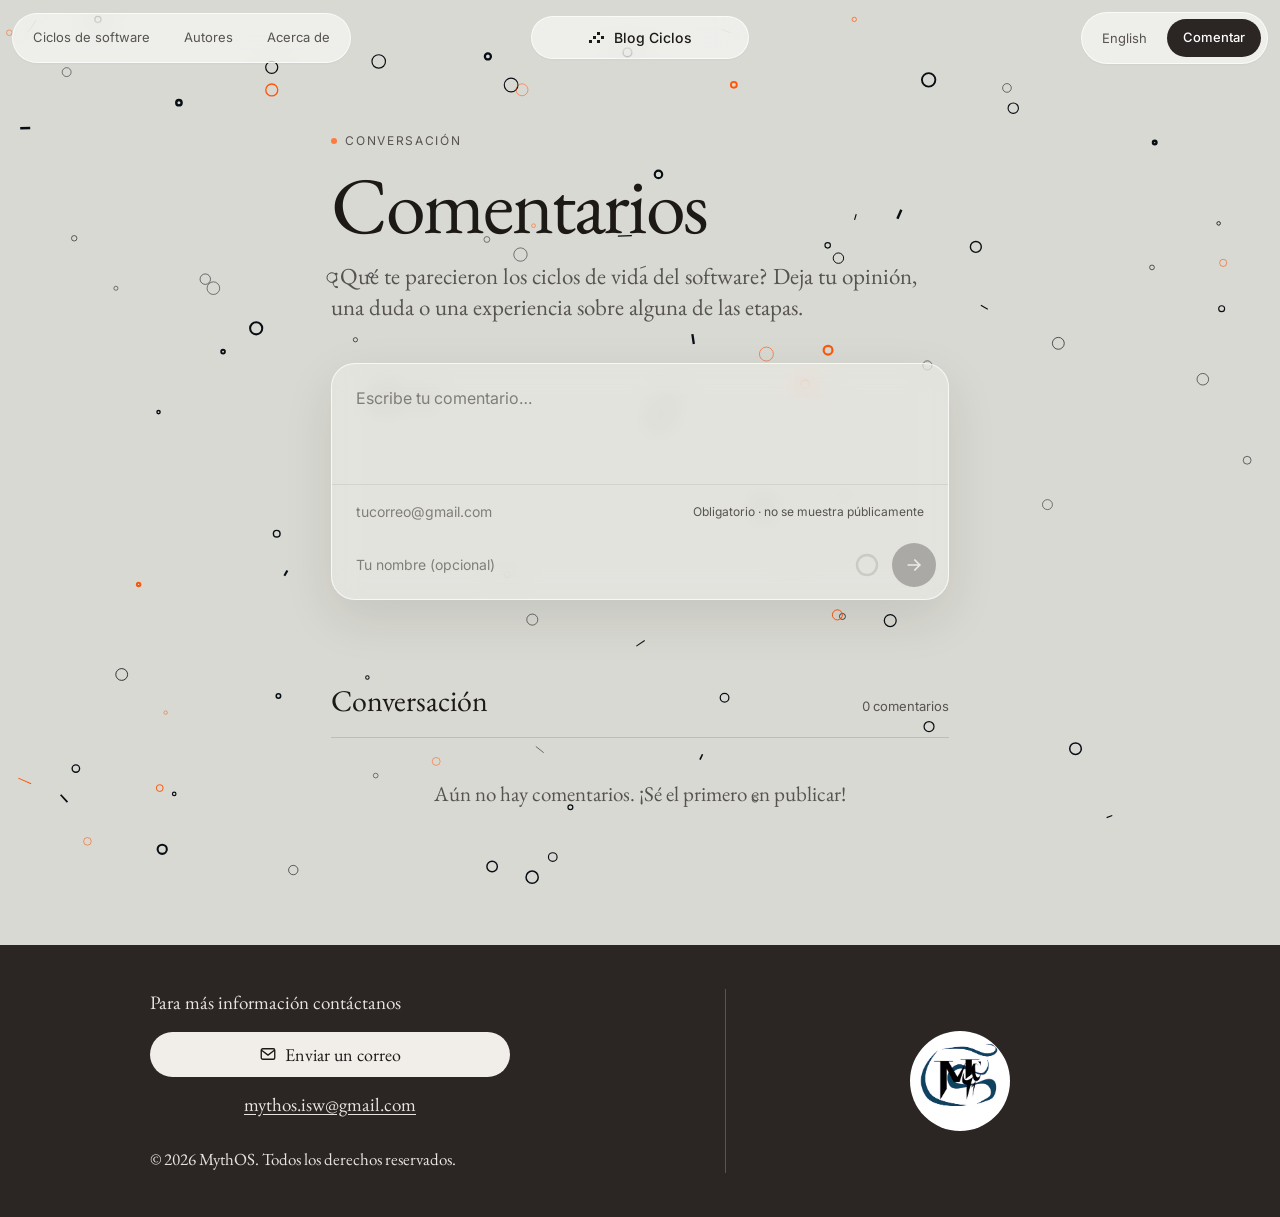
==== commit be4603cc: "Agrega capa móvil y ajustes para teléfono" ====
--- a/comentarios.html
+++ b/comentarios.html
@@ -3,7 +3,9 @@
 
 <head>
     <meta charset="utf-8">
-    <meta name="viewport" content="width=device-width, initial-scale=1">
+    <meta name="viewport" content="width=device-width, initial-scale=1, viewport-fit=cover">
+    <meta name="theme-color" content="#d9d9d3">
+    <meta name="color-scheme" content="light">
     <title>Comentarios - Blog Ciclos</title>
     <meta name="description" content="Comparte tu opinión sobre los ciclos de vida del software.">
     <link rel="preconnect" href="https://fonts.googleapis.com">
@@ -13,6 +15,7 @@
         rel="stylesheet">
     <link rel="stylesheet" href="styles.css">
     <link rel="stylesheet" href="comentarios.css">
+    <link rel="stylesheet" href="mobile.css">
     <noscript><style>[data-in]{opacity:1 !important}</style></noscript>
 </head>
 
@@ -151,6 +154,7 @@
     <script src="particles.js"></script>
     <script src="translate.js"></script>
     <script src="comentarios.js"></script>
+    <script src="mobile.js"></script>
 </body>
 
 </html>
--- a/mobile.css
+++ b/mobile.css
@@ -0,0 +1,197 @@
+/* ============ CAPA MÓVIL (≤ 860px) ============
+   Se carga DESPUÉS de styles.css / comentarios.css y solo corrige o aligera
+   lo necesario para teléfono. El diseño de escritorio no cambia.
+
+   Qué resuelve:
+   - Desbordes horizontales (el mapa curricular medía hasta 1060px).
+   - Rendimiento: backdrop-filter sobre superficies grandes + canvas animado
+     es lo más pesado en teléfonos; aquí se limita a la navbar.
+   - Riel animado → carrusel horizontal táctil (sin "scroll trap" ni bucle infinito).
+   - Pestañas en una sola tira deslizable (en vez de 9 pastillas apiladas).
+   - Inputs a 16px (iOS hace zoom al enfocar campos menores a 16px).
+   - Áreas seguras (notch / barra de gestos) y alturas dinámicas (dvh).
+*/
+
+/* ---------- Global (también escritorio, sin efecto visual) ---------- */
+html { -webkit-text-size-adjust: 100%; text-size-adjust: 100%; }
+.swipe-hint { display: none; }
+
+@media (max-width: 860px) {
+
+  :root {
+    /* sin blur, el cristal necesita algo más de cuerpo para leerse */
+    --glass: rgba(255, 255, 255, .55);
+  }
+
+  html { scroll-padding-top: 76px; }                 /* la navbar fija no tapa los anclajes */
+  body { overflow-x: hidden; }                       /* red de seguridad contra desbordes */
+  @supports (overflow: clip) { html, body { overflow-x: clip; } }
+
+  a, button, input, textarea, .tab-pill { touch-action: manipulation; -webkit-tap-highlight-color: transparent; }
+
+  /* ---------- Rendimiento: blur solo donde es pequeño y fijo ---------- */
+  * {
+    -webkit-backdrop-filter: none !important;
+    backdrop-filter: none !important;
+  }
+  .nav .pill, .nav__toggle, .nav__panel {
+    -webkit-backdrop-filter: blur(12px) saturate(1.2) !important;
+    backdrop-filter: blur(12px) saturate(1.2) !important;
+  }
+  .posts { background: rgba(238, 238, 233, .72); }
+  .posts__info { --m3-surface: rgba(255, 255, 255, .72); }
+  .rail-card, .composer { background: rgba(255, 255, 255, .7); }
+
+  /* ---------- Navbar y menú ---------- */
+  .nav {
+    inset: max(12px, env(safe-area-inset-top)) max(12px, env(safe-area-inset-right)) auto max(12px, env(safe-area-inset-left));
+  }
+  .nav__toggle { width: 44px; height: 44px; }
+  .nav__toggle span { left: 14px; right: 14px; }
+  .nav__toggle span:nth-child(1) { top: 18px; }
+  .nav__toggle span:nth-child(2) { top: 25px; }
+  .nav__panel {
+    top: calc(max(12px, env(safe-area-inset-top)) + 54px);
+    left: max(12px, env(safe-area-inset-left));
+    right: max(12px, env(safe-area-inset-right));
+    max-height: calc(100dvh - 90px - env(safe-area-inset-top));
+    overflow-y: auto;
+    overscroll-behavior: contain;
+    background: rgba(255, 255, 255, .94);
+  }
+  .nav__panel a, .nav__panel-btn { min-height: 46px; display: flex; align-items: center; font-size: 16px; }
+  .nav__panel .btn { justify-content: center; }
+  .btn { min-height: 44px; }
+
+  /* Columnas únicas con minmax(0,1fr): con "1fr" a secas la columna crece hasta el
+     ancho de su contenido más ancho (tablas, tira de pestañas) y se sale de la pantalla */
+  .hero, .posts, .footer__inner { grid-template-columns: minmax(0, 1fr); }
+
+  /* ---------- Hero ---------- */
+  .hero { min-height: 0; padding: calc(84px + env(safe-area-inset-top)) var(--gutter) 40px; }
+  .hero__art img { height: 100%; }                   /* sin el 120% pensado para la animación */
+  .hero__cta .btn { flex: 1 1 140px; }
+
+  /* ---------- Bloque principal ---------- */
+  .posts { padding: 44px var(--gutter) 52px; gap: 36px; }
+  .tabs__title { font-size: clamp(28px, 8vw, 36px); margin-bottom: 18px; }
+  .tabs__title--sm { font-size: clamp(22px, 6.4vw, 28px); }
+  .posts h2 { font-size: clamp(30px, 9vw, 40px); }
+
+  /* Pestañas: una sola tira deslizable */
+  .tabs__list {
+    display: flex; flex-wrap: nowrap;
+    width: 100%; max-width: 100%;
+    margin-bottom: 22px;
+    overflow-x: auto;
+    border-radius: 999px;
+    scroll-snap-type: x proximity;
+    scrollbar-width: none;
+    overscroll-behavior-x: contain;
+    -webkit-overflow-scrolling: touch;
+  }
+  .tabs__list::-webkit-scrollbar { display: none; }
+  .tab-pill {
+    flex: none; white-space: nowrap;
+    min-height: 40px; padding: 10px 16px;
+    scroll-snap-align: center;
+  }
+
+  /* Mapa curricular: antes medía hasta 1060px y desbordaba la página */
+  .mapa { width: 100%; }
+  .mapa a { padding: 8px; }
+  .mapa-block { margin-top: 32px; }
+
+  /* Tablas y tablero: deslizamiento táctil contenido */
+  .tabs__table-wrap, .cycle-board {
+    -webkit-overflow-scrolling: touch;
+    overscroll-behavior-x: contain;
+  }
+  .tabs__table-wrap { border-radius: 24px; padding: 8px 8px 12px; }
+  .cycle-board {                                      /* a sangre hasta el borde de la pantalla */
+    margin-inline: calc(var(--gutter) * -1);
+    padding-inline: var(--gutter);
+    scroll-padding-inline: var(--gutter);
+  }
+  .swipe-hint {
+    display: flex; align-items: center; gap: 6px;
+    margin: 0 0 8px; font-size: 12px; color: var(--ink-soft);
+  }
+
+  /* Textos largos más cómodos */
+  .concl, .skills-intro { padding: 20px 20px; border-radius: 26px 26px 26px 8px; }
+  .indiv__card, .skills__item, .proscons__col { padding-inline: 18px; }
+  .indiv__card { border-radius: 20px; }
+  .indiv__card:nth-child(odd) { border-radius: 20px; }
+
+  /* ---------- Riel → carrusel horizontal ---------- */
+  .rail-cell { min-height: 0; margin-inline: calc(var(--gutter) * -1); }
+  .rail, .rail.rail--static {
+    position: relative;
+    inset: auto; top: auto; bottom: auto; left: auto; right: auto;
+    width: 100%; margin: 0;
+    overflow: visible;
+    touch-action: auto;
+  }
+  .rail .swipe-hint, .rail-cell .swipe-hint { padding-inline: var(--gutter); }
+  .rail__track {
+    display: flex; gap: 14px;
+    padding: 4px var(--gutter) 20px;
+    overflow-x: auto; overflow-y: hidden;
+    scroll-snap-type: x mandatory;
+    scroll-padding-inline: var(--gutter);
+    overscroll-behavior-x: contain;
+    scrollbar-width: none;
+    -webkit-overflow-scrolling: touch;
+    transform: none !important;
+    will-change: auto;
+  }
+  .rail__track::-webkit-scrollbar { display: none; }
+  .rail__track > [aria-hidden="true"] { display: none; }   /* copias del bucle de escritorio */
+  .rail-card {
+    flex: 0 0 min(82%, 340px);
+    margin: 0;
+    scroll-snap-align: start;
+    opacity: 1 !important;
+    box-shadow: 0 6px 18px rgba(28, 25, 23, .10);
+  }
+
+  /* ---------- Visor ampliado ---------- */
+  .lightbox {
+    background: rgba(20, 18, 17, .94);
+    padding: calc(60px + env(safe-area-inset-top)) 12px 24px;
+    overscroll-behavior: contain;
+  }
+  .lightbox__img { max-height: calc(100dvh - 120px); }
+  .lightbox__close {
+    top: max(12px, env(safe-area-inset-top)); right: max(12px, env(safe-area-inset-right));
+    width: 44px; height: 44px;
+  }
+  .lightbox__hint { bottom: max(12px, env(safe-area-inset-bottom)); white-space: nowrap; }
+
+  /* ---------- Pie ---------- */
+  .footer { padding-bottom: calc(44px + env(safe-area-inset-bottom)); }
+  .footer__btn { min-height: 48px; }
+
+  /* ---------- Página de comentarios ---------- */
+  .page { padding: calc(92px + env(safe-area-inset-top)) var(--gutter) 64px; }
+  .page__head { margin-bottom: 28px; }
+  .composer { border-radius: 22px; }
+  /* 16px evita el zoom automático de iOS al enfocar el campo */
+  .composer__text, .composer__email, .composer__name { font-size: 16px; }
+  .composer__text, .composer__email, .composer__name {
+    -webkit-appearance: none; appearance: none; border-radius: 0;
+  }
+  .composer__text { min-height: 112px; }
+  .composer__hint { white-space: normal; flex-basis: 100%; padding-bottom: 8px; }
+  .send { width: 48px; height: 48px; }
+  .comment__del { opacity: 1; padding: 8px 12px; }
+}
+
+/* Teléfonos pequeños */
+@media (max-width: 380px) {
+  .tab-pill { padding-inline: 13px; font-size: 12.5px; }
+  .hero__cta .btn { flex-basis: 100%; }
+  .rail-card { flex-basis: 88%; }
+  .footer__circle { width: 64px; height: 64px; }
+}
